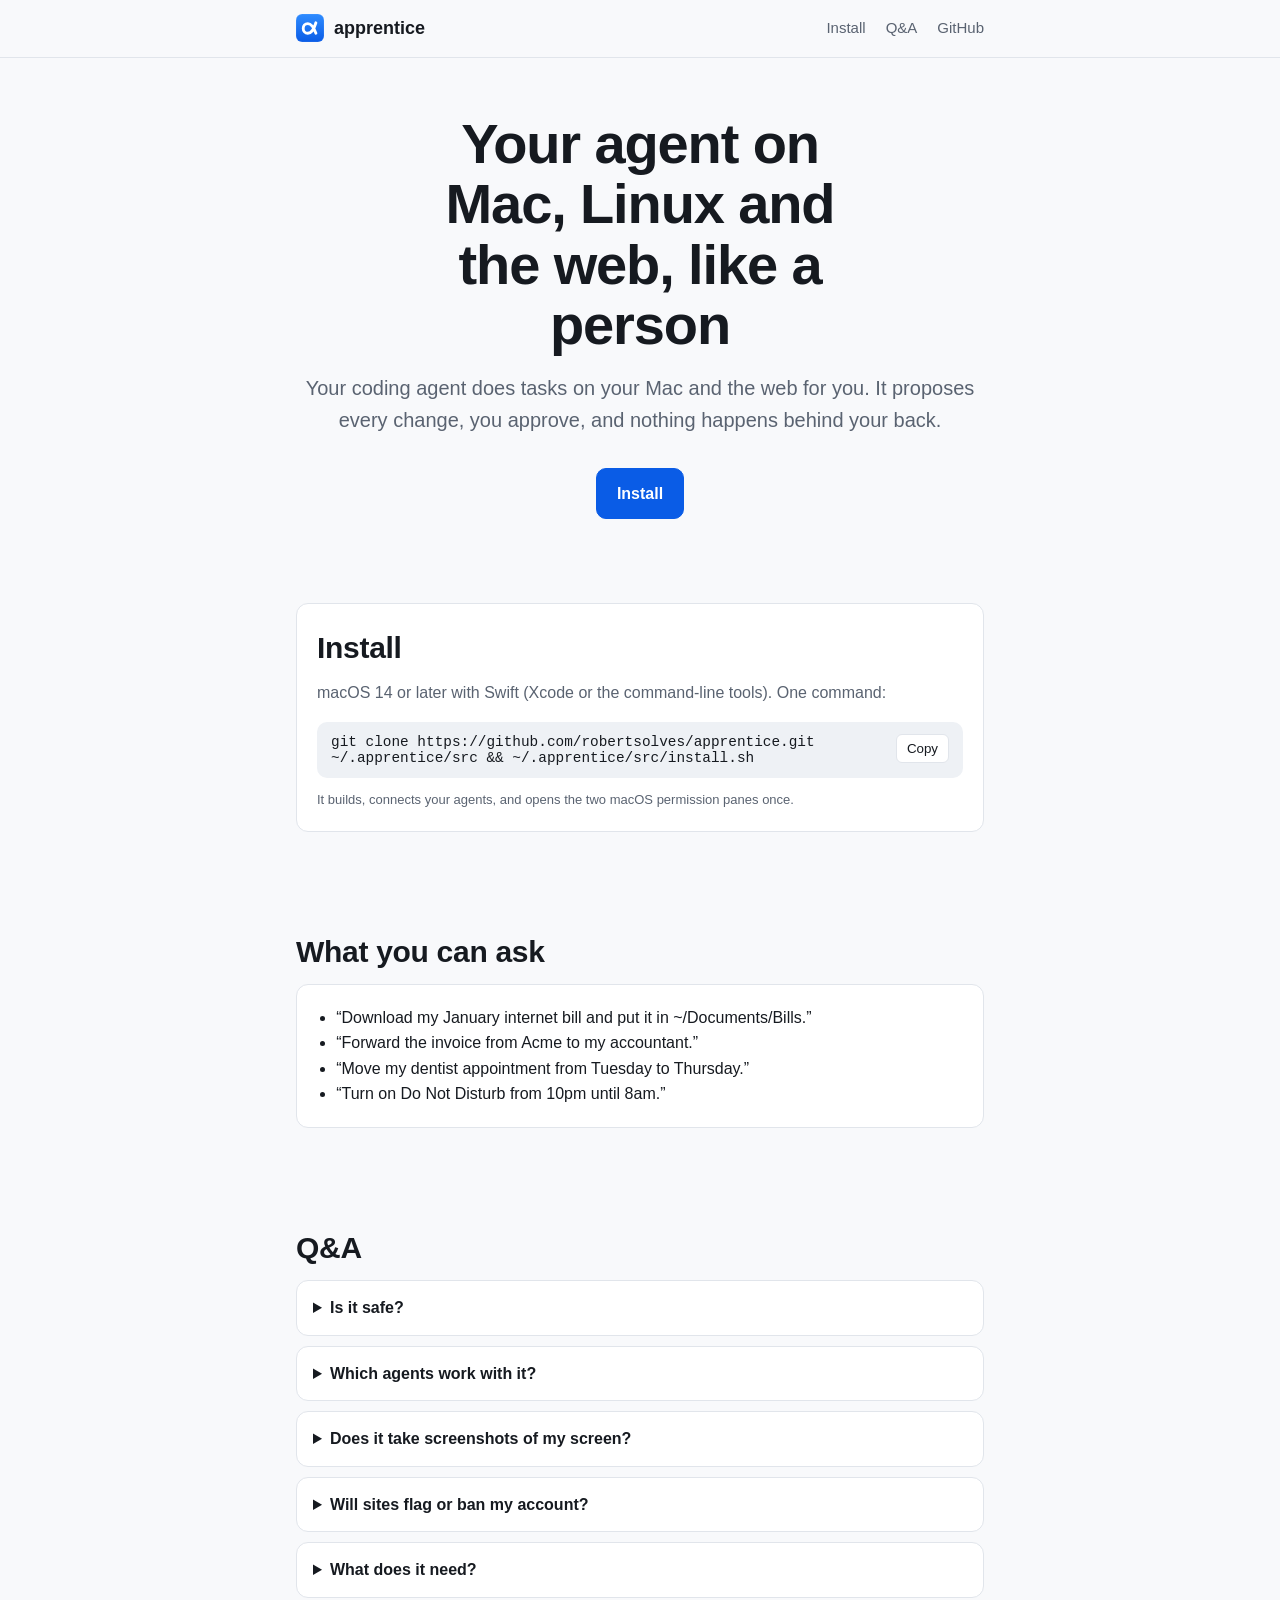
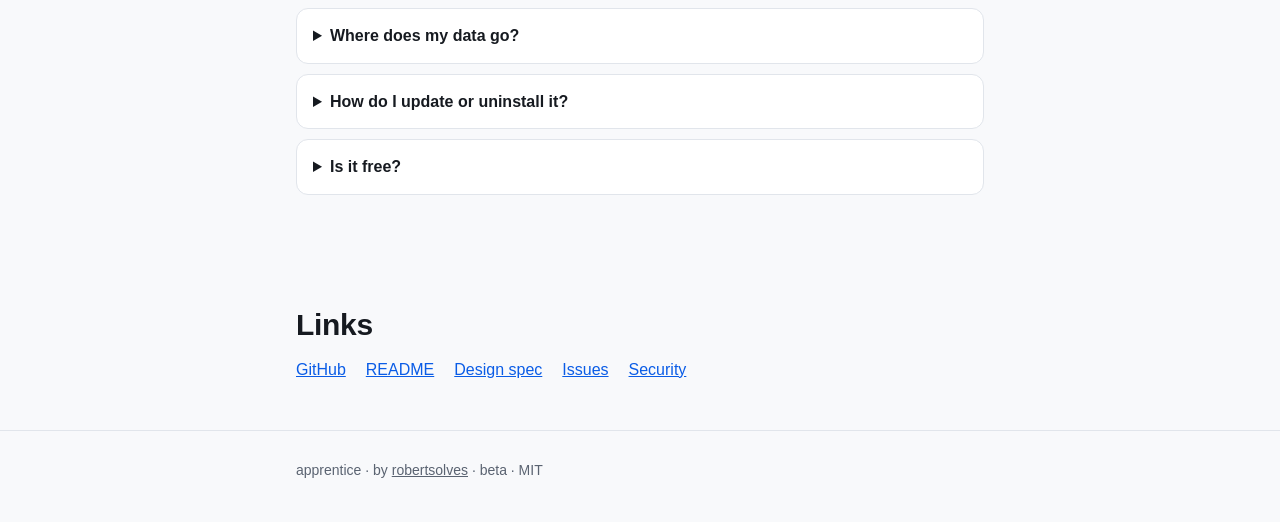
==== site/index.html @ b4513c06 "Bot-detection audit fixes: a person's input and a person's day Input: the hand (speed, bend side, ke" ====
<!doctype html>
<html lang="en">
<head>
  <meta charset="utf-8">
  <meta name="viewport" content="width=device-width, initial-scale=1">
  <title>apprentice — your agent on Mac, Linux and the web, like a person</title>
  <meta name="description" content="Open-source computer use for AI coding agents. It reads Mac, Linux and web apps as text and uses the real cursor and keys at human pace, with your approval.">
  <link rel="canonical" href="https://robertsolves.github.io/apprentice/">
  <meta name="theme-color" content="#0a5ce6">
  <link rel="icon" type="image/svg+xml" href="assets/icon.svg">
  <link rel="apple-touch-icon" href="assets/icon.png">

  <meta property="og:type" content="website">
  <meta property="og:site_name" content="apprentice">
  <meta property="og:locale" content="en_US">
  <meta property="og:title" content="apprentice — your agent on Mac, Linux and the web, like a person">
  <meta property="og:description" content="Your agent uses macOS, Linux and the web like a normal person, not a bot: real cursor, real keys, human pace, and your approval.">
  <meta property="og:url" content="https://robertsolves.github.io/apprentice/">
  <meta property="og:image" content="https://robertsolves.github.io/apprentice/assets/og.png">
  <meta property="og:image:width" content="1200">
  <meta property="og:image:height" content="630">
  <meta property="og:image:alt" content="apprentice: your agent on Mac, Linux and the web, like a person">
  <meta name="twitter:card" content="summary_large_image">
  <meta name="twitter:title" content="apprentice — your agent on Mac, Linux and the web, like a person">
  <meta name="twitter:description" content="Your agent uses macOS, Linux and the web like a normal person, not a bot: real cursor, real keys, human pace, and your approval.">
  <meta name="twitter:image" content="https://robertsolves.github.io/apprentice/assets/og.png">
  <meta name="twitter:image:alt" content="apprentice: your agent on Mac, Linux and the web, like a person">

  <script type="application/ld+json">
{
  "@context": "https://schema.org",
  "@type": "FAQPage",
  "mainEntity": [
    {
      "@type": "Question",
      "name": "Is it safe?",
      "acceptedAnswer": {
        "@type": "Answer",
        "text": "Every change is proposed first and nothing happens until it is approved. Risky steps you didn't ask for (sending, deleting, spending) come to you in a small window, or to the chat or your phone when you're away. Passwords, payments and CAPTCHAs only you can approve. Touching the mouse or keyboard stops it, and ctrl+opt+cmd+. is a kill switch."
      }
    },
    {
      "@type": "Question",
      "name": "Which agents work with it?",
      "acceptedAnswer": {
        "@type": "Answer",
        "text": "Any coding agent that can run shell commands or call MCP tools: Claude Code, Codex, Gemini CLI, opencode, Kilo, Cursor, Freebuff and others. The installer connects the ones it finds. It can also run its own loop against a hosted OpenAI-compatible API."
      }
    },
    {
      "@type": "Question",
      "name": "Does it take screenshots of my screen?",
      "acceptedAnswer": {
        "@type": "Answer",
        "text": "Not by default. It reads the window as a numbered text list through macOS accessibility, so a step costs tens of tokens instead of an image. Screenshots are used only when a page hides its contents from accessibility."
      }
    },
    {
      "@type": "Question",
      "name": "Will sites flag or ban my account?",
      "acceptedAnswer": {
        "@type": "Answer",
        "text": "It acts at a pace one person could keep by hand, with per-site budgets, cooldowns after a rate limit, and a stop on any challenge. Bulk outreach, mass following, scraping and several accounts on one site are out of scope by design. Some sites forbid automation in their terms, so use it at your own risk."
      }
    },
    {
      "@type": "Question",
      "name": "What does it need?",
      "acceptedAnswer": {
        "@type": "Answer",
        "text": "macOS 14 or later and Swift (Xcode or the command-line tools: xcode-select --install). You grant Accessibility and Screen Recording once; the installer opens both panes for you. Linux apps and browser sessions can run in a small Debian VM under Tart."
      }
    },
    {
      "@type": "Question",
      "name": "Where does my data go?",
      "acceptedAnswer": {
        "@type": "Answer",
        "text": "It stays on your Mac, in ~/.apprentice, readable only by you. Logs never contain what you type, and password managers, banking and health apps are never logged."
      }
    },
    {
      "@type": "Question",
      "name": "How do I update or uninstall it?",
      "acceptedAnswer": {
        "@type": "Answer",
        "text": "It updates itself from GitHub between tasks. apprentice uninstall --yes removes everything it installed; add --all to remove its source folder too."
      }
    },
    {
      "@type": "Question",
      "name": "Is it free?",
      "acceptedAnswer": {
        "@type": "Answer",
        "text": "Yes. It's open source under the MIT licence."
      }
    }
  ]
}
  </script>

  <style>
    :root {
      --accent: #0a5ce6;
      --accent-ink: #ffffff;
      --bg: #f8f9fb;
      --surface: #ffffff;
      --text: #161a20;
      --muted: #5a6371;
      --border: #e1e5eb;
      --code-bg: #eef1f5;
      --shadow: 0 1px 2px rgb(0 0 0 / .04), 0 8px 24px rgb(0 0 0 / .06);
    }
    @media (prefers-color-scheme: dark) {
      :root:not([data-theme="light"]) {
        --accent: #5aa2ff;
        --accent-ink: #06122a;
        --bg: #0f1218;
        --surface: #171b23;
        --text: #eef2f8;
        --muted: #9aa6b8;
        --border: #262c37;
        --code-bg: #1f2530;
        --shadow: 0 1px 2px rgb(0 0 0 / .3), 0 8px 24px rgb(0 0 0 / .35);
      }
    }
    :root[data-theme="dark"] {
      --accent: #5aa2ff;
      --accent-ink: #06122a;
      --bg: #0f1218;
      --surface: #171b23;
      --text: #eef2f8;
      --muted: #9aa6b8;
      --border: #262c37;
      --code-bg: #1f2530;
      --shadow: 0 1px 2px rgb(0 0 0 / .3), 0 8px 24px rgb(0 0 0 / .35);
    }

    * { box-sizing: border-box; }
    html { -webkit-text-size-adjust: 100%; }
    body {
      margin: 0;
      background: var(--bg);
      color: var(--text);
      font: 16px/1.6 ui-sans-serif, -apple-system, BlinkMacSystemFont, "Segoe UI", Roboto, "Helvetica Neue", Arial, sans-serif;
    }
    a { color: var(--accent); }
    .wrap { max-width: 720px; margin: 0 auto; padding: 0 16px; }

    header.top {
      position: sticky; top: 0; z-index: 10;
      background: var(--bg); border-bottom: 1px solid var(--border);
    }
    header.top .wrap { display: flex; align-items: center; justify-content: space-between; padding: 14px 16px; }
    :target { scroll-margin-top: 72px; }
    .brand { display: flex; align-items: center; gap: 10px; font-weight: 700; font-size: 18px; color: var(--text); text-decoration: none; }
    .brand img { width: 28px; height: 28px; }
    nav.links { display: flex; gap: 20px; font-size: 15px; }
    nav.links a { color: var(--muted); text-decoration: none; }
    nav.links a:hover { color: var(--text); }

    .hero { text-align: center; padding: 56px 0 24px; }
    h1 { font-size: clamp(34px, 6vw, 56px); line-height: 1.08; letter-spacing: -0.02em; margin: 0 auto 16px; max-width: 15ch; }
    .lede { font-size: clamp(17px, 2.2vw, 20px); color: var(--muted); max-width: 40em; margin: 0 auto; }
    .cta { display: flex; flex-wrap: wrap; gap: 12px; justify-content: center; margin: 32px 0 12px; }
    .btn {
      display: inline-flex; align-items: center; gap: 8px;
      padding: 12px 20px; border-radius: 10px; font-weight: 600; text-decoration: none;
      border: 1px solid var(--border); color: var(--text); background: var(--surface);
    }
    .btn:hover { border-color: var(--muted); }
    .btn.primary { background: var(--accent); color: var(--accent-ink); border-color: var(--accent); }
    .btn.primary:hover { filter: brightness(1.05); }
    .fine { font-size: 13px; color: var(--muted); }

    section { padding: 48px 0; }
    h2 { font-size: clamp(24px, 3vw, 30px); letter-spacing: -0.01em; margin: 0 0 8px; }
    .sub { color: var(--muted); margin: 0 0 24px; max-width: 42em; }

    .card {
      background: var(--surface); border: 1px solid var(--border); border-radius: 12px;
      padding: 20px;
    }

    code { background: var(--code-bg); padding: 0.1em 0.35em; border-radius: 4px; font: 0.9em ui-monospace, SFMono-Regular, Menlo, Consolas, monospace; }

    .cmd { display: flex; align-items: flex-start; gap: 8px; background: var(--code-bg); border-radius: 10px; padding: 12px 14px; margin: 16px 0 12px; }
    .cmd code { flex: 1; min-width: 0; background: none; padding: 0; white-space: pre-wrap; overflow-wrap: anywhere; }
    .copy { flex: none; font: 600 13px/1 inherit; font-family: inherit; padding: 6px 10px; border-radius: 6px; border: 1px solid var(--border); background: var(--surface); color: var(--text); cursor: pointer; }
    .examples { margin: 0; padding-left: 1.2em; }
    .faq details { border: 1px solid var(--border); border-radius: 12px; background: var(--surface); padding: 14px 16px; margin: 0 0 10px; }
    .faq summary { cursor: pointer; font-weight: 600; }
    .faq details p { margin: 10px 0 0; color: var(--muted); }
    .linklist { display: flex; flex-wrap: wrap; gap: 10px 20px; padding: 0; margin: 0; list-style: none; }

    footer { border-top: 1px solid var(--border); padding: 28px 0 40px; color: var(--muted); font-size: 14px; }
    footer a { color: var(--muted); }
  </style>
</head>
<body>
  <header class="top">
    <div class="wrap">
      <a class="brand" href="./"><img src="assets/icon.svg" alt="">apprentice</a>
      <nav class="links">
        <a href="#install">Install</a>
        <a href="#faq">Q&amp;A</a>
        <a href="https://github.com/robertsolves/apprentice">GitHub</a>
      </nav>
    </div>
  </header>

  <main class="wrap">
    <div class="hero">
      <h1>Your agent on Mac, Linux and the web, like a person</h1>
      <p class="lede">Your coding agent does tasks on your Mac and the web for you. It proposes every change, you approve, and nothing happens behind your back.</p>
      <div class="cta">
        <a class="btn primary" href="#install">Install</a>
      </div>
    </div>

    <section id="install">
      <div class="card">
        <h2>Install</h2>
        <p class="sub" style="margin-bottom:0">macOS 14 or later with Swift (Xcode or the command-line tools). One command:</p>
        <div class="cmd"><code id="cmd">git clone https://github.com/robertsolves/apprentice.git ~/.apprentice/src &amp;&amp; ~/.apprentice/src/install.sh</code><button class="copy" type="button" data-copy="cmd">Copy</button></div>
        <p class="fine" style="margin:0">It builds, connects your agents, and opens the two macOS permission panes once.</p>
      </div>
    </section>

    <section>
      <h2>What you can ask</h2>
      <div class="card">
        <ul class="examples">
          <li>“Download my January internet bill and put it in ~/Documents/Bills.”</li>
          <li>“Forward the invoice from Acme to my accountant.”</li>
          <li>“Move my dentist appointment from Tuesday to Thursday.”</li>
          <li>“Turn on Do Not Disturb from 10pm until 8am.”</li>
        </ul>
      </div>
    </section>

    <section id="faq" class="faq">
      <h2>Q&amp;A</h2>
          <details><summary>Is it safe?</summary><p>Every change is proposed first and nothing happens until it is approved. Risky steps you didn&#x27;t ask for (sending, deleting, spending) come to you in a small window, or to the chat or your phone when you&#x27;re away. Passwords, payments and CAPTCHAs only you can approve. Touching the mouse or keyboard stops it, and ctrl+opt+cmd+. is a kill switch.</p></details>
          <details><summary>Which agents work with it?</summary><p>Any coding agent that can run shell commands or call MCP tools: Claude Code, Codex, Gemini CLI, opencode, Kilo, Cursor, Freebuff and others. The installer connects the ones it finds. It can also run its own loop against a hosted OpenAI-compatible API.</p></details>
          <details><summary>Does it take screenshots of my screen?</summary><p>Not by default. It reads the window as a numbered text list through macOS accessibility, so a step costs tens of tokens instead of an image. Screenshots are used only when a page hides its contents from accessibility.</p></details>
          <details><summary>Will sites flag or ban my account?</summary><p>It acts at a pace one person could keep by hand, with per-site budgets, cooldowns after a rate limit, and a stop on any challenge. Bulk outreach, mass following, scraping and several accounts on one site are out of scope by design. Some sites forbid automation in their terms, so use it at your own risk.</p></details>
          <details><summary>What does it need?</summary><p>macOS 14 or later and Swift (Xcode or the command-line tools: xcode-select --install). You grant Accessibility and Screen Recording once; the installer opens both panes for you. Linux apps and browser sessions can run in a small Debian VM under Tart.</p></details>
          <details><summary>Where does my data go?</summary><p>It stays on your Mac, in ~/.apprentice, readable only by you. Logs never contain what you type, and password managers, banking and health apps are never logged.</p></details>
          <details><summary>How do I update or uninstall it?</summary><p>It updates itself from GitHub between tasks. apprentice uninstall --yes removes everything it installed; add --all to remove its source folder too.</p></details>
          <details><summary>Is it free?</summary><p>Yes. It&#x27;s open source under the MIT licence.</p></details>
    </section>

    <section id="links">
      <h2>Links</h2>
      <ul class="linklist">
        <li><a href="https://github.com/robertsolves/apprentice">GitHub</a></li>
        <li><a href="https://github.com/robertsolves/apprentice#readme">README</a></li>
        <li><a href="https://github.com/robertsolves/apprentice/blob/main/SPEC.md">Design spec</a></li>
        <li><a href="https://github.com/robertsolves/apprentice/issues">Issues</a></li>
        <li><a href="https://github.com/robertsolves/apprentice/blob/main/SECURITY.md">Security</a></li>
      </ul>
    </section>
  </main>

  <footer>
    <div class="wrap">
      <span>apprentice · by <a href="https://github.com/robertsolves">robertsolves</a> · beta · MIT</span>
    </div>
  </footer>

  <script>
    document.querySelectorAll(".copy").forEach(function (b) {
      b.addEventListener("click", function () {
        var text = document.getElementById(b.dataset.copy).textContent;
        navigator.clipboard.writeText(text).then(function () {
          b.textContent = "Copied";
          setTimeout(function () { b.textContent = "Copy"; }, 1500);
        });
      });
    });
  </script>
</body>
</html>
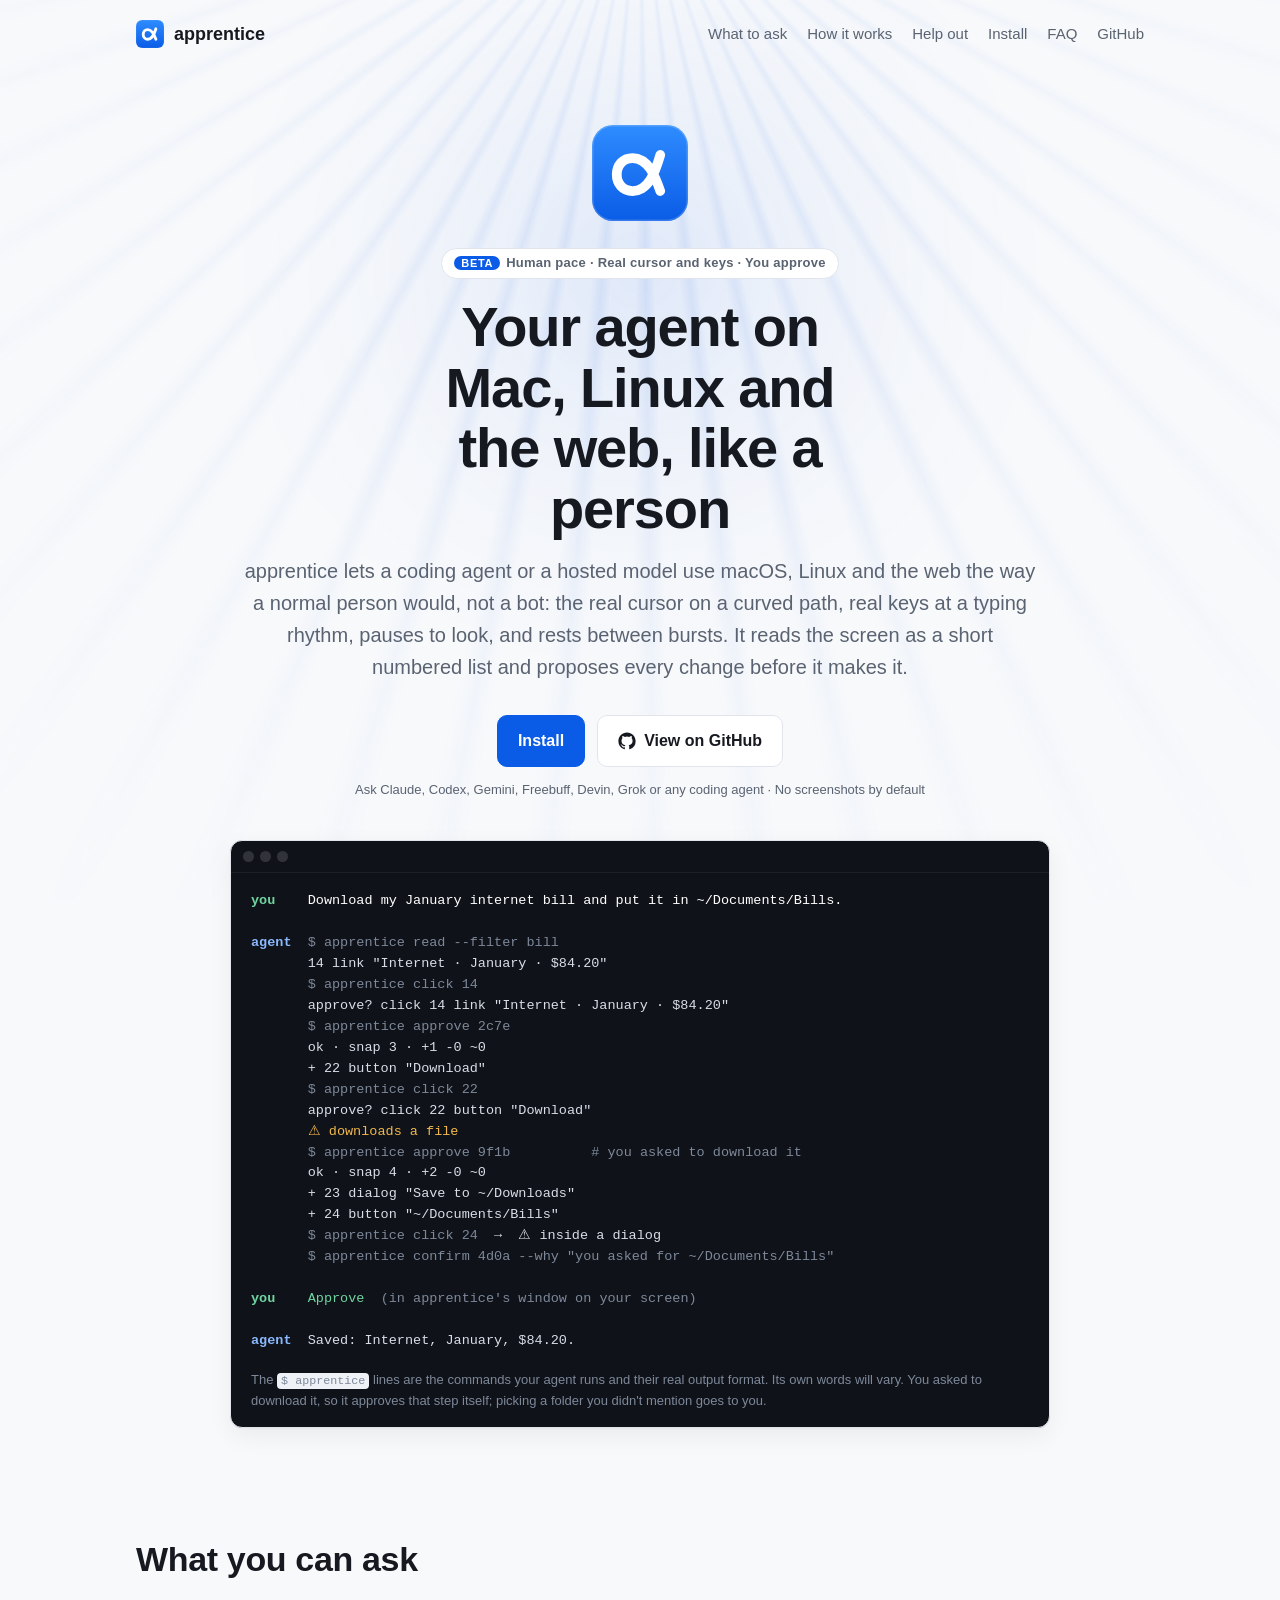
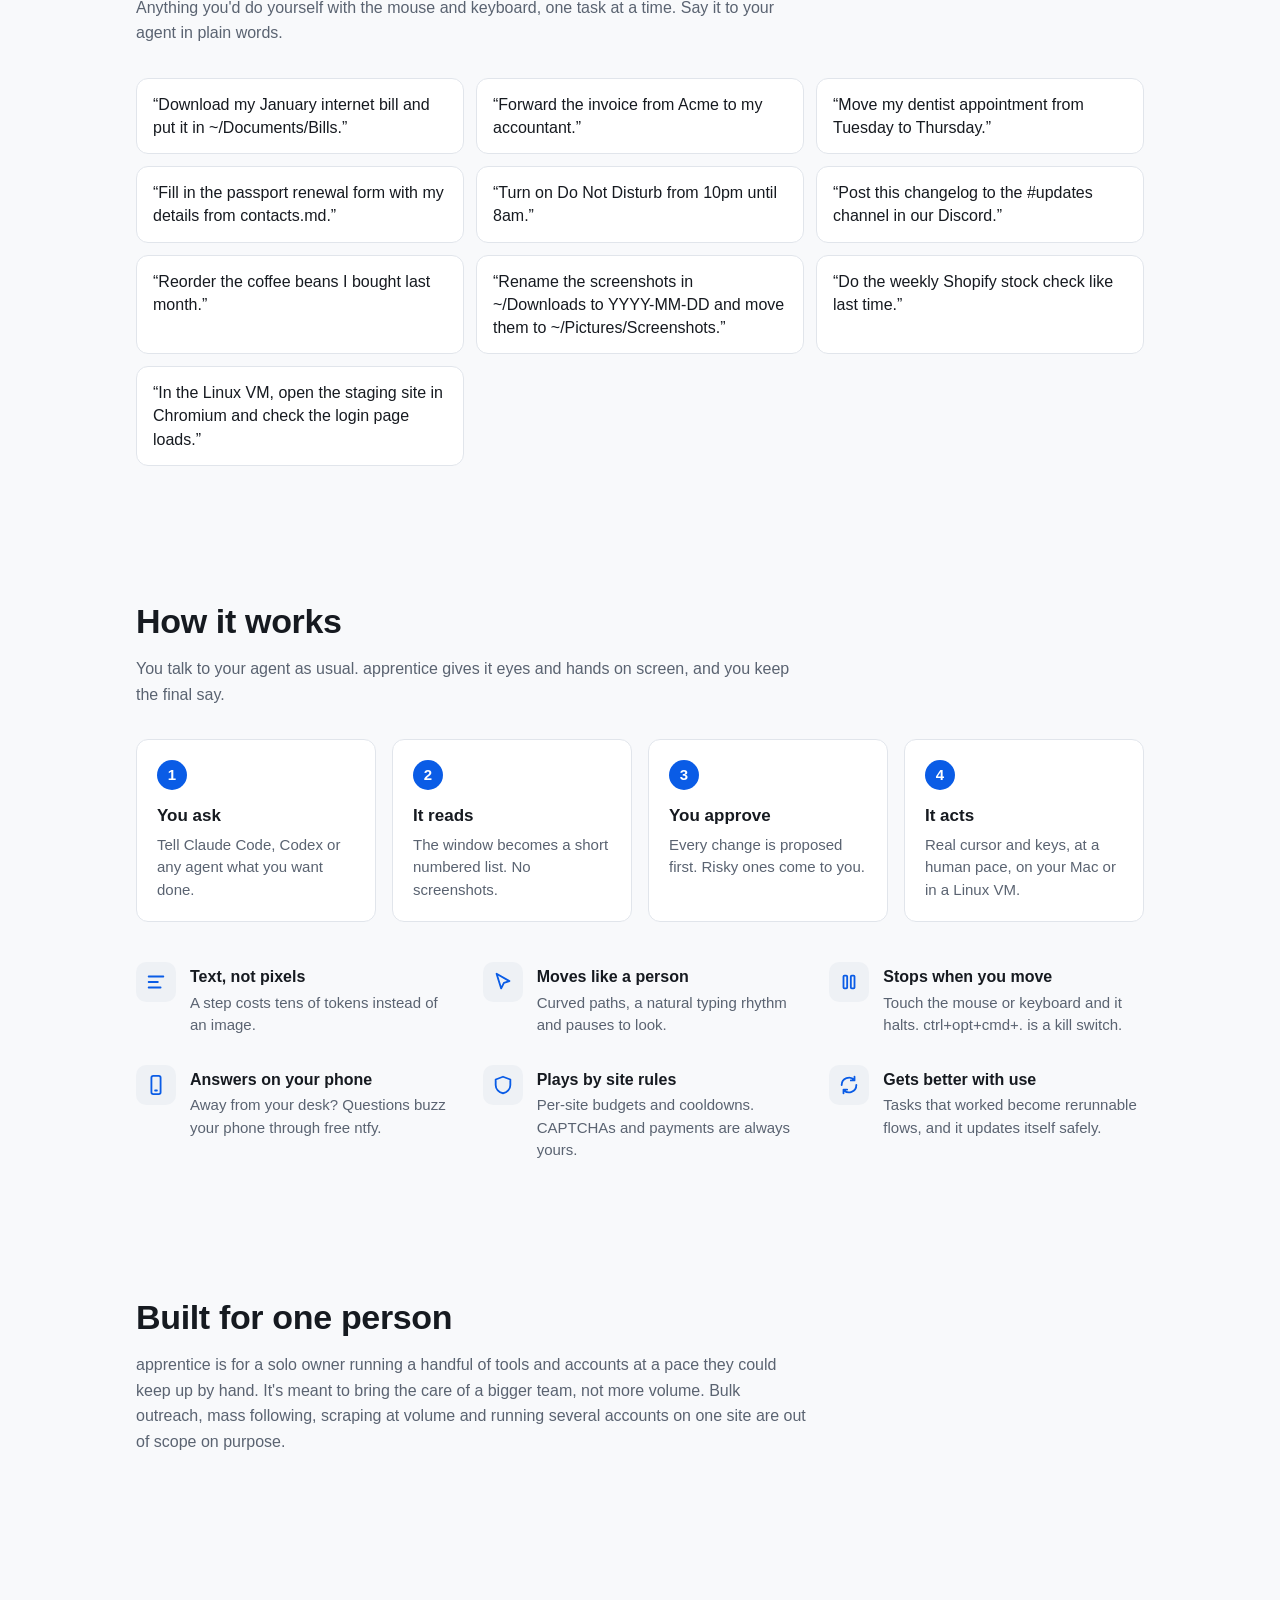
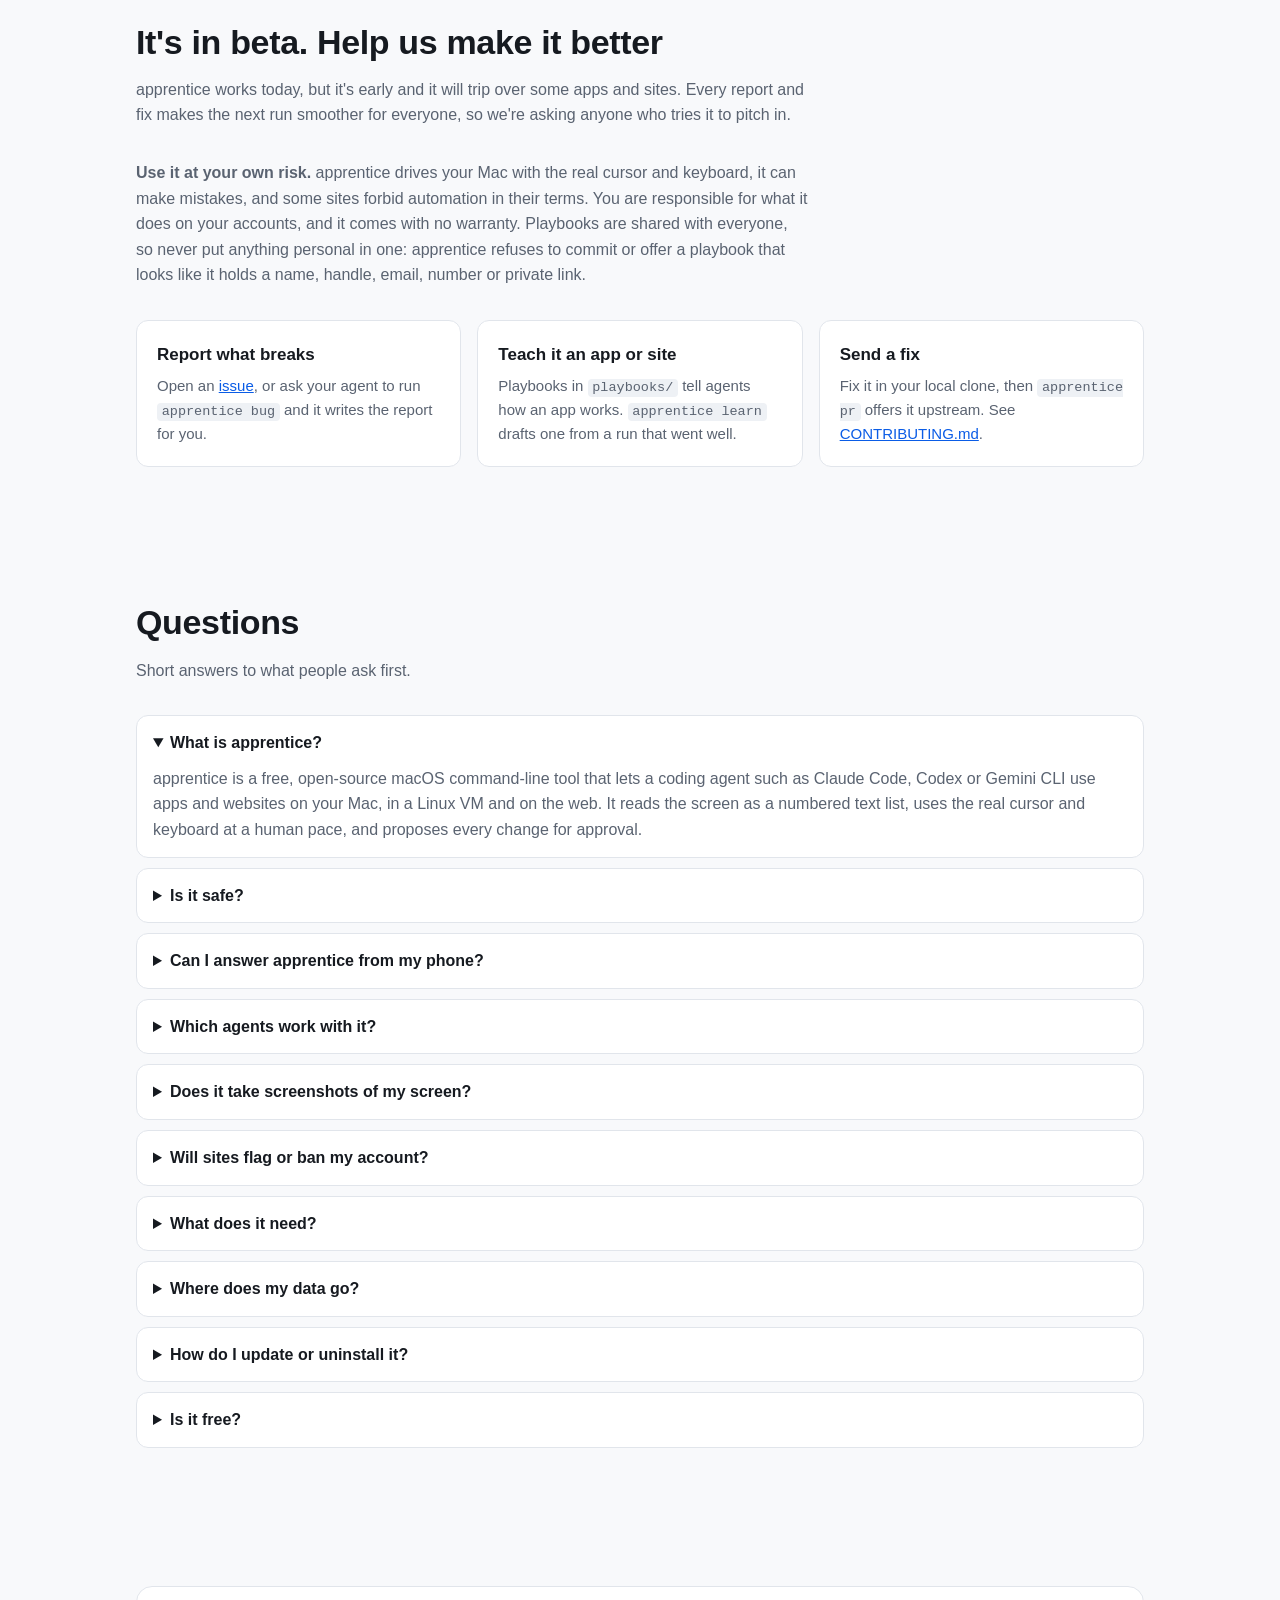
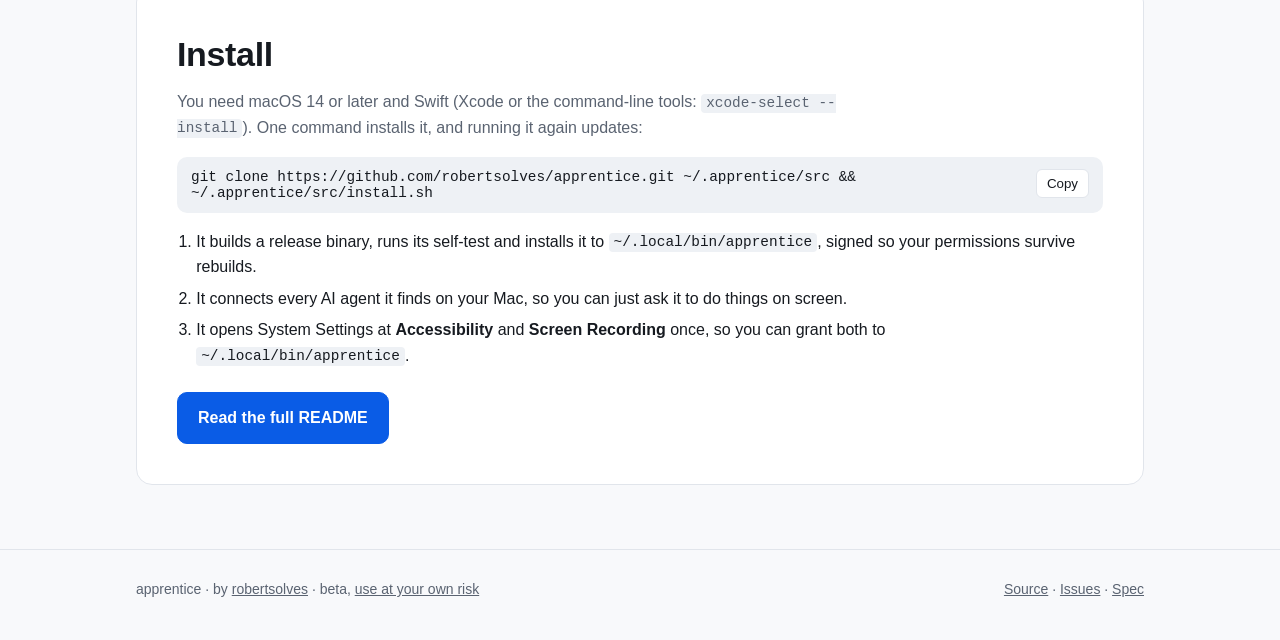
==== commit d1e8388c: "Site: bring back the light rays, View on GitHub button, terminal demo, what-to-ask, how-it-works ste" ====
--- a/site/index.html
+++ b/site/index.html
@@ -27,6 +27,23 @@
   <meta name="twitter:image:alt" content="apprentice: your agent on Mac, Linux and the web, like a person">
 
   <script type="application/ld+json">
+  {
+    "@context": "https://schema.org",
+    "@type": "SoftwareApplication",
+    "name": "apprentice",
+    "url": "https://robertsolves.github.io/apprentice/",
+    "description": "A macOS CLI and daemon that lets a coding agent or a hosted model use macOS, Linux and the web like a careful person: it reads the screen as a numbered text list through the accessibility tree, acts with the real cursor and keyboard at a human pace, and proposes every change for approval.",
+    "applicationCategory": "DeveloperApplication",
+    "operatingSystem": "macOS 14 or later",
+    "image": "https://robertsolves.github.io/apprentice/assets/og.png",
+    "license": "https://opensource.org/licenses/MIT",
+    "isAccessibleForFree": true,
+    "offers": { "@type": "Offer", "price": "0", "priceCurrency": "USD" },
+    "codeRepository": "https://github.com/robertsolves/apprentice",
+    "author": { "@type": "Person", "name": "Robert Mollentze", "url": "https://github.com/robertsolves" }
+  }
+  </script>
+  <script type="application/ld+json">
 {
   "@context": "https://schema.org",
   "@type": "FAQPage",
@@ -109,7 +126,14 @@
       --muted: #5a6371;
       --border: #e1e5eb;
       --code-bg: #eef1f5;
+      --term-bg: #0f1218;
+      --term-text: #d8dee8;
+      --term-dim: #7d8899;
+      --term-warn: #f2b84b;
+      --term-ok: #6fd3a0;
       --shadow: 0 1px 2px rgb(0 0 0 / .04), 0 8px 24px rgb(0 0 0 / .06);
+      --ray: rgb(10 92 230 / .09);
+      --glow: rgb(10 92 230 / .10);
     }
     @media (prefers-color-scheme: dark) {
       :root:not([data-theme="light"]) {
@@ -121,7 +145,10 @@
         --muted: #9aa6b8;
         --border: #262c37;
         --code-bg: #1f2530;
+        --term-bg: #0a0d12;
         --shadow: 0 1px 2px rgb(0 0 0 / .3), 0 8px 24px rgb(0 0 0 / .35);
+      --ray: rgb(90 162 255 / .11);
+      --glow: rgb(90 162 255 / .12);
       }
     }
     :root[data-theme="dark"] {
@@ -133,7 +160,10 @@
       --muted: #9aa6b8;
       --border: #262c37;
       --code-bg: #1f2530;
+      --term-bg: #0a0d12;
       --shadow: 0 1px 2px rgb(0 0 0 / .3), 0 8px 24px rgb(0 0 0 / .35);
+      --ray: rgb(90 162 255 / .11);
+      --glow: rgb(90 162 255 / .12);
     }
 
     * { box-sizing: border-box; }
@@ -145,22 +175,47 @@
       font: 16px/1.6 ui-sans-serif, -apple-system, BlinkMacSystemFont, "Segoe UI", Roboto, "Helvetica Neue", Arial, sans-serif;
     }
     a { color: var(--accent); }
-    .wrap { max-width: 720px; margin: 0 auto; padding: 0 16px; }
+
+    /* Light rays fanning from above the page; the bright part follows the cursor. */
+    .rays {
+      --mx: 50%; --my: 30%; --a: 0deg;
+      position: fixed; inset: 0; z-index: -1; pointer-events: none;
+      background:
+        radial-gradient(600px circle at var(--mx) var(--my), var(--glow), transparent 70%),
+        repeating-conic-gradient(from calc(var(--a) - 2deg) at 50% -15%,
+          transparent 0deg, var(--ray) 1.2deg, transparent 2.6deg, transparent 6deg);
+      -webkit-mask-image: radial-gradient(900px circle at var(--mx) var(--my), #000 0%, rgb(0 0 0 / .35) 45%, transparent 100%);
+              mask-image: radial-gradient(900px circle at var(--mx) var(--my), #000 0%, rgb(0 0 0 / .35) 45%, transparent 100%);
+    }
+    code, pre {
+      font: 0.9em ui-monospace, SFMono-Regular, Menlo, Consolas, monospace;
+    }
+    code {
+      background: var(--code-bg);
+      padding: 0.1em 0.35em;
+      border-radius: 4px;
+    }
+    .wrap { max-width: 1040px; margin: 0 auto; padding: 0 16px; }
 
     header.top {
-      position: sticky; top: 0; z-index: 10;
-      background: var(--bg); border-bottom: 1px solid var(--border);
-    }
-    header.top .wrap { display: flex; align-items: center; justify-content: space-between; padding: 14px 16px; }
-    :target { scroll-margin-top: 72px; }
+      display: flex; align-items: center; justify-content: space-between;
+      padding: 20px 0;
+    }
     .brand { display: flex; align-items: center; gap: 10px; font-weight: 700; font-size: 18px; color: var(--text); text-decoration: none; }
     .brand img { width: 28px; height: 28px; }
     nav.links { display: flex; gap: 20px; font-size: 15px; }
     nav.links a { color: var(--muted); text-decoration: none; }
     nav.links a:hover { color: var(--text); }
 
-    .hero { text-align: center; padding: 56px 0 24px; }
-    h1 { font-size: clamp(34px, 6vw, 56px); line-height: 1.08; letter-spacing: -0.02em; margin: 0 auto 16px; max-width: 15ch; }
+    .hero { text-align: center; padding: 56px 0 40px; }
+    .hero img.logo { width: 96px; height: 96px; }
+    .pill {
+      display: inline-block; margin: 20px 0 0;
+      font-size: 13px; font-weight: 600; letter-spacing: .02em;
+      color: var(--muted); border: 1px solid var(--border); border-radius: 999px;
+      padding: 4px 12px; background: var(--surface);
+    }
+    h1 { font-size: clamp(34px, 6vw, 56px); line-height: 1.08; letter-spacing: -0.02em; margin: 18px auto 16px; max-width: 15ch; }
     .lede { font-size: clamp(17px, 2.2vw, 20px); color: var(--muted); max-width: 40em; margin: 0 auto; }
     .cta { display: flex; flex-wrap: wrap; gap: 12px; justify-content: center; margin: 32px 0 12px; }
     .btn {
@@ -171,105 +226,295 @@
     .btn:hover { border-color: var(--muted); }
     .btn.primary { background: var(--accent); color: var(--accent-ink); border-color: var(--accent); }
     .btn.primary:hover { filter: brightness(1.05); }
+    .btn svg { width: 18px; height: 18px; fill: currentColor; }
     .fine { font-size: 13px; color: var(--muted); }
-
-    section { padding: 48px 0; }
-    h2 { font-size: clamp(24px, 3vw, 30px); letter-spacing: -0.01em; margin: 0 0 8px; }
-    .sub { color: var(--muted); margin: 0 0 24px; max-width: 42em; }
-
+    .pill .beta {
+      color: var(--accent-ink); background: var(--accent); border-radius: 999px;
+      padding: 1px 7px; margin-right: 6px; font-size: 11px; letter-spacing: .06em; text-transform: uppercase;
+    }
+
+    .term {
+      margin: 40px auto 0; max-width: 820px; text-align: left;
+      border-radius: 12px; overflow: hidden;
+      background: var(--term-bg); color: var(--term-text);
+      box-shadow: var(--shadow); border: 1px solid var(--border);
+    }
+    .term .bar { display: flex; gap: 6px; padding: 10px 12px; border-bottom: 1px solid rgb(255 255 255 / .06); }
+    .term .bar i { width: 11px; height: 11px; border-radius: 50%; background: rgb(255 255 255 / .14); }
+    .term pre { margin: 0; padding: 18px 20px; overflow-x: auto; font-size: 13.5px; line-height: 1.55; }
+    .term .p { color: var(--term-dim); }
+    .term .c { color: #ffffff; }
+    .term .d { color: var(--term-dim); }
+    .term .w { color: var(--term-warn); }
+    .term .k { color: var(--term-ok); }
+    .term .u { color: var(--term-ok); font-weight: 600; }
+    .term .a { color: #8ab8ff; font-weight: 600; }
+    .term figcaption { padding: 0 20px 16px; font-size: 13px; color: var(--term-dim); font-family: inherit; }
+
+    section { padding: 64px 0; }
+    h2 { font-size: clamp(26px, 3.5vw, 34px); letter-spacing: -0.01em; margin: 0 0 8px; }
+    .sub { color: var(--muted); margin: 0 0 32px; max-width: 42em; }
+
+    .grid { display: grid; grid-template-columns: repeat(auto-fill, minmax(280px, 1fr)); gap: 16px; }
     .card {
       background: var(--surface); border: 1px solid var(--border); border-radius: 12px;
       padding: 20px;
     }
-
-    code { background: var(--code-bg); padding: 0.1em 0.35em; border-radius: 4px; font: 0.9em ui-monospace, SFMono-Regular, Menlo, Consolas, monospace; }
+    .card h3 { margin: 0 0 6px; font-size: 17px; }
+    .card p { margin: 0; color: var(--muted); font-size: 15px; }
+
+    .steps { list-style: none; padding: 0; margin: 0 0 40px; display: grid; grid-template-columns: repeat(auto-fit, minmax(210px, 1fr)); gap: 16px; counter-reset: step; }
+    .steps li { counter-increment: step; padding: 20px; border: 1px solid var(--border); border-radius: 12px; background: var(--surface); }
+    .steps li::before {
+      content: counter(step); display: grid; place-items: center; width: 30px; height: 30px; margin-bottom: 12px;
+      border-radius: 50%; background: var(--accent); color: var(--accent-ink); font-weight: 700; font-size: 15px;
+    }
+    .steps h3 { margin: 0 0 4px; font-size: 17px; }
+    .steps p { margin: 0; color: var(--muted); font-size: 15px; line-height: 1.5; }
+    .feats { display: grid; grid-template-columns: repeat(auto-fit, minmax(280px, 1fr)); gap: 28px 32px; }
+    .feat { display: flex; gap: 14px; align-items: flex-start; }
+    .feat svg {
+      flex: none; width: 40px; height: 40px; padding: 9px; border-radius: 10px;
+      background: var(--code-bg); stroke: var(--accent); fill: none; stroke-width: 2; stroke-linecap: round; stroke-linejoin: round;
+    }
+    .feat h3 { margin: 2px 0 2px; font-size: 16px; }
+    .feat p { margin: 0; color: var(--muted); font-size: 15px; line-height: 1.5; }
+    .asks { display: grid; grid-template-columns: repeat(auto-fill, minmax(280px, 1fr)); gap: 12px; }
+    .asks .ask { border: 1px solid var(--border); border-radius: 12px; padding: 14px 16px; background: var(--surface); line-height: 1.45; }
+    .faq details { border: 1px solid var(--border); border-radius: 12px; background: var(--surface); padding: 14px 16px; margin: 0 0 10px; }
+    .faq summary { cursor: pointer; font-weight: 600; }
+    .faq details p { margin: 10px 0 0; color: var(--muted); }
+    .tags { display: flex; flex-wrap: wrap; gap: 10px; }
+    .tags span {
+      border: 1px solid var(--border); background: var(--surface); border-radius: 8px;
+      padding: 8px 14px; font-size: 15px;
+    }
+
+    .panel {
+      background: var(--surface); border: 1px solid var(--border); border-radius: 16px;
+      padding: clamp(24px, 4vw, 40px);
+    }
+    .panel ol, .panel ul { padding-left: 1.2em; margin: 16px 0 24px; }
+    .panel li { margin: 6px 0; }
+    .panel pre {
+      background: var(--code-bg); border-radius: 10px; padding: 14px 16px;
+      overflow-x: auto; margin: 16px 0;
+    }
 
     .cmd { display: flex; align-items: flex-start; gap: 8px; background: var(--code-bg); border-radius: 10px; padding: 12px 14px; margin: 16px 0 12px; }
     .cmd code { flex: 1; min-width: 0; background: none; padding: 0; white-space: pre-wrap; overflow-wrap: anywhere; }
     .copy { flex: none; font: 600 13px/1 inherit; font-family: inherit; padding: 6px 10px; border-radius: 6px; border: 1px solid var(--border); background: var(--surface); color: var(--text); cursor: pointer; }
-    .examples { margin: 0; padding-left: 1.2em; }
-    .faq details { border: 1px solid var(--border); border-radius: 12px; background: var(--surface); padding: 14px 16px; margin: 0 0 10px; }
-    .faq summary { cursor: pointer; font-weight: 600; }
-    .faq details p { margin: 10px 0 0; color: var(--muted); }
-    .linklist { display: flex; flex-wrap: wrap; gap: 10px 20px; padding: 0; margin: 0; list-style: none; }
 
     footer { border-top: 1px solid var(--border); padding: 28px 0 40px; color: var(--muted); font-size: 14px; }
+    footer .wrap { display: flex; flex-wrap: wrap; gap: 12px 24px; justify-content: space-between; }
     footer a { color: var(--muted); }
+
+    @media (max-width: 560px) {
+      nav.links a.hide-sm { display: none; }
+      .btn { width: 100%; justify-content: center; }
+      .term pre { font-size: 12px; white-space: pre-wrap; }
+    }
   </style>
 </head>
 <body>
-  <header class="top">
-    <div class="wrap">
+  <div class="rays" aria-hidden="true"></div>
+  <div class="wrap">
+    <header class="top">
       <a class="brand" href="./"><img src="assets/icon.svg" alt="">apprentice</a>
       <nav class="links">
-        <a href="#install">Install</a>
-        <a href="#faq">Q&amp;A</a>
+        <a href="#ask" class="hide-sm">What to ask</a>
+        <a href="#how" class="hide-sm">How it works</a>
+        <a href="#help" class="hide-sm">Help out</a>
+        <a href="#install" class="hide-sm">Install</a>
+        <a href="#faq" class="hide-sm">FAQ</a>
         <a href="https://github.com/robertsolves/apprentice">GitHub</a>
       </nav>
-    </div>
-  </header>
-
-  <main class="wrap">
+    </header>
+
     <div class="hero">
+      <img class="logo" src="assets/icon.svg" alt="apprentice icon">
+      <div><span class="pill"><span class="beta">Beta</span>Human pace · Real cursor and keys · You approve</span></div>
       <h1>Your agent on Mac, Linux and the web, like a person</h1>
-      <p class="lede">Your coding agent does tasks on your Mac and the web for you. It proposes every change, you approve, and nothing happens behind your back.</p>
+      <p class="lede">
+        apprentice lets a coding agent or a hosted model use macOS, Linux and the web the way a normal person
+        would, not a bot: the real cursor on a curved path, real keys at a typing rhythm,
+        pauses to look, and rests between bursts. It reads the screen as a short numbered list and proposes
+        every change before it makes it.
+      </p>
       <div class="cta">
         <a class="btn primary" href="#install">Install</a>
+        <a class="btn" href="https://github.com/robertsolves/apprentice">
+          <svg viewBox="0 0 24 24" aria-hidden="true"><path d="M12 .5C5.65.5.5 5.65.5 12a11.5 11.5 0 0 0 7.86 10.92c.58.1.79-.25.79-.56v-2c-3.2.7-3.87-1.37-3.87-1.37-.52-1.33-1.28-1.69-1.28-1.69-1.05-.71.08-.7.08-.7 1.16.08 1.77 1.19 1.77 1.19 1.03 1.77 2.7 1.26 3.36.96.1-.75.4-1.26.73-1.55-2.55-.29-5.24-1.28-5.24-5.69 0-1.26.45-2.29 1.19-3.09-.12-.29-.52-1.46.11-3.05 0 0 .97-.31 3.17 1.18a11 11 0 0 1 5.77 0c2.2-1.49 3.17-1.18 3.17-1.18.63 1.59.23 2.76.11 3.05.74.8 1.19 1.83 1.19 3.09 0 4.42-2.69 5.39-5.26 5.68.41.36.78 1.06.78 2.14v3.17c0 .31.21.67.8.56A11.5 11.5 0 0 0 23.5 12C23.5 5.65 18.35.5 12 .5z"/></svg>
+          View on GitHub
+        </a>
       </div>
-    </div>
-
-    <section id="install">
-      <div class="card">
+      <p class="fine">Ask Claude, Codex, Gemini, Freebuff, Devin, Grok or any coding agent · No screenshots by default</p>
+
+      <figure class="term" aria-label="Example: asking your agent to do something on screen">
+        <div class="bar"><i></i><i></i><i></i></div>
+<pre><span class="u">you</span>    <span class="c">Download my January internet bill and put it in ~/Documents/Bills.</span>
+
+<span class="a">agent</span>  <span class="d">$ apprentice read --filter bill</span>
+       14 link "Internet · January · $84.20"
+       <span class="d">$ apprentice click 14</span>
+       approve? click 14 link "Internet · January · $84.20"
+       <span class="d">$ apprentice approve 2c7e</span>
+       ok · snap 3 · +1 -0 ~0
+       + 22 button "Download"
+       <span class="d">$ apprentice click 22</span>
+       approve? click 22 button "Download"
+       <span class="w">⚠ downloads a file</span>
+       <span class="d">$ apprentice approve 9f1b</span>          <span class="d"># you asked to download it</span>
+       ok · snap 4 · +2 -0 ~0
+       + 23 dialog "Save to ~/Downloads"
+       + 24 button "~/Documents/Bills"
+       <span class="d">$ apprentice click 24</span>  →  ⚠ inside a dialog
+       <span class="d">$ apprentice confirm 4d0a --why "you asked for ~/Documents/Bills"</span>
+
+<span class="u">you</span>    <span class="k">Approve</span>  <span class="d">(in apprentice's window on your screen)</span>
+
+<span class="a">agent</span>  Saved: Internet, January, $84.20.</pre>
+        <figcaption>The <code>$ apprentice</code> lines are the commands your agent runs and their real output format. Its own words will vary. You asked to download it, so it approves that step itself; picking a folder you didn't mention goes to you.</figcaption>
+      </figure>
+    </div>
+  </div>
+
+  <section id="ask">
+    <div class="wrap">
+      <h2>What you can ask</h2>
+      <p class="sub">Anything you'd do yourself with the mouse and keyboard, one task at a time. Say it to your agent in plain words.</p>
+      <div class="asks">
+        <div class="ask">“Download my January internet bill and put it in ~/Documents/Bills.”</div>
+        <div class="ask">“Forward the invoice from Acme to my accountant.”</div>
+        <div class="ask">“Move my dentist appointment from Tuesday to Thursday.”</div>
+        <div class="ask">“Fill in the passport renewal form with my details from contacts.md.”</div>
+        <div class="ask">“Turn on Do Not Disturb from 10pm until 8am.”</div>
+        <div class="ask">“Post this changelog to the #updates channel in our Discord.”</div>
+        <div class="ask">“Reorder the coffee beans I bought last month.”</div>
+        <div class="ask">“Rename the screenshots in ~/Downloads to YYYY-MM-DD and move them to ~/Pictures/Screenshots.”</div>
+        <div class="ask">“Do the weekly Shopify stock check like last time.”</div>
+        <div class="ask">“In the Linux VM, open the staging site in Chromium and check the login page loads.”</div>
+      </div>
+    </div>
+  </section>
+
+  <section id="how">
+    <div class="wrap">
+      <h2>How it works</h2>
+      <p class="sub">You talk to your agent as usual. apprentice gives it eyes and hands on screen, and you keep the final say.</p>
+      <ol class="steps">
+        <li><h3>You ask</h3><p>Tell Claude Code, Codex or any agent what you want done.</p></li>
+        <li><h3>It reads</h3><p>The window becomes a short numbered list. No screenshots.</p></li>
+        <li><h3>You approve</h3><p>Every change is proposed first. Risky ones come to you.</p></li>
+        <li><h3>It acts</h3><p>Real cursor and keys, at a human pace, on your Mac or in a Linux VM.</p></li>
+      </ol>
+      <div class="feats">
+        <div class="feat"><svg viewBox="0 0 24 24" aria-hidden="true"><path d="M4 6h16M4 12h10M4 18h13"/></svg><div><h3>Text, not pixels</h3><p>A step costs tens of tokens instead of an image.</p></div></div>
+        <div class="feat"><svg viewBox="0 0 24 24" aria-hidden="true"><path d="M5 3l14 8-6 2-3 6z"/></svg><div><h3>Moves like a person</h3><p>Curved paths, a natural typing rhythm and pauses to look.</p></div></div>
+        <div class="feat"><svg viewBox="0 0 24 24" aria-hidden="true"><rect x="6" y="5" width="4" height="14" rx="1"/><rect x="14" y="5" width="4" height="14" rx="1"/></svg><div><h3>Stops when you move</h3><p>Touch the mouse or keyboard and it halts. ctrl+opt+cmd+. is a kill switch.</p></div></div>
+        <div class="feat"><svg viewBox="0 0 24 24" aria-hidden="true"><rect x="7" y="2" width="10" height="20" rx="2"/><path d="M11 18h2"/></svg><div><h3>Answers on your phone</h3><p>Away from your desk? Questions buzz your phone through free ntfy.</p></div></div>
+        <div class="feat"><svg viewBox="0 0 24 24" aria-hidden="true"><path d="M12 3l8 3v6c0 4.5-3.4 8.3-8 9-4.6-.7-8-4.5-8-9V6z"/></svg><div><h3>Plays by site rules</h3><p>Per-site budgets and cooldowns. CAPTCHAs and payments are always yours.</p></div></div>
+        <div class="feat"><svg viewBox="0 0 24 24" aria-hidden="true"><path d="M4 12a8 8 0 0 1 14-5.3M20 12a8 8 0 0 1-14 5.3M18 3v4h-4M6 21v-4h4"/></svg><div><h3>Gets better with use</h3><p>Tasks that worked become rerunnable flows, and it updates itself safely.</p></div></div>
+      </div>
+    </div>
+  </section>
+
+  <section>
+    <div class="wrap">
+      <h2>Built for one person</h2>
+      <p class="sub">
+        apprentice is for a solo owner running a handful of tools and accounts at a pace they could keep up by hand.
+        It's meant to bring the care of a bigger team, not more volume. Bulk outreach, mass following,
+        scraping at volume and running several accounts on one site are out of scope on purpose.
+      </p>
+    </div>
+  </section>
+
+  <section id="help">
+    <div class="wrap">
+      <h2>It's in beta. Help us make it better</h2>
+      <p class="sub">
+        apprentice works today, but it's early and it will trip over some apps and sites. Every report and fix
+        makes the next run smoother for everyone, so we're asking anyone who tries it to pitch in.
+      </p>
+      <p class="sub" id="risk">
+        <strong>Use it at your own risk.</strong> apprentice drives your Mac with the real cursor and keyboard, it can
+        make mistakes, and some sites forbid automation in their terms. You are responsible for what it does on your
+        accounts, and it comes with no warranty. Playbooks are shared with everyone, so never put anything personal
+        in one: apprentice refuses to commit or offer a playbook that looks like it holds a name, handle, email,
+        number or private link.
+      </p>
+      <div class="grid">
+        <div class="card"><h3>Report what breaks</h3><p>Open an <a href="https://github.com/robertsolves/apprentice/issues">issue</a>, or ask your agent to run <code>apprentice bug</code> and it writes the report for you.</p></div>
+        <div class="card"><h3>Teach it an app or site</h3><p>Playbooks in <code>playbooks/</code> tell agents how an app works. <code>apprentice learn</code> drafts one from a run that went well.</p></div>
+        <div class="card"><h3>Send a fix</h3><p>Fix it in your local clone, then <code>apprentice pr</code> offers it upstream. See <a href="https://github.com/robertsolves/apprentice/blob/main/CONTRIBUTING.md">CONTRIBUTING.md</a>.</p></div>
+      </div>
+    </div>
+  </section>
+
+  <section id="faq" class="faq">
+    <div class="wrap">
+      <h2>Questions</h2>
+      <p class="sub">Short answers to what people ask first.</p>
+      <details open><summary>What is apprentice?</summary><p>apprentice is a free, open-source macOS command-line tool that lets a coding agent such as Claude Code, Codex or Gemini CLI use apps and websites on your Mac, in a Linux VM and on the web. It reads the screen as a numbered text list, uses the real cursor and keyboard at a human pace, and proposes every change for approval.</p></details>
+      <details><summary>Is it safe?</summary><p>Every change is proposed first and nothing happens until it is approved. Risky steps you didn&#x27;t ask for (sending, deleting, spending) come to you in a small window, or to the chat or your phone when you&#x27;re away. Passwords, payments and CAPTCHAs only you can approve. Touching the mouse or keyboard stops it, and ctrl+opt+cmd+. is a kill switch.</p></details>
+      <details><summary>Can I answer apprentice from my phone?</summary><p>Yes. Ask your agent to set up your phone. It runs <code>apprentice phone</code>, which picks a private, random <a href="https://ntfy.sh">ntfy</a> topic and gives you a link to tap: on Android it subscribes the ntfy app in one tap, and on iPhone it opens the topic so you can subscribe. While you're away (for example, driving your Mac's Claude Code session from the Claude app), questions and approvals come to the chat and your phone buzzes. Only the question text is sent, never a screenshot, and questions about password and banking apps say only that a question is waiting.</p></details>
+      <details><summary>Which agents work with it?</summary><p>Any coding agent that can run shell commands or call MCP tools: Claude Code, Codex, Gemini CLI, opencode, Kilo, Cursor, Freebuff and others. The installer connects the ones it finds. It can also run its own loop against a hosted OpenAI-compatible API.</p></details>
+      <details><summary>Does it take screenshots of my screen?</summary><p>Not by default. It reads the window as a numbered text list through macOS accessibility, so a step costs tens of tokens instead of an image. Screenshots are used only when a page hides its contents from accessibility.</p></details>
+      <details><summary>Will sites flag or ban my account?</summary><p>It acts at a pace one person could keep by hand, with per-site budgets, cooldowns after a rate limit, and a stop on any challenge. Bulk outreach, mass following, scraping and several accounts on one site are out of scope by design. Some sites forbid automation in their terms, so use it at your own risk.</p></details>
+      <details><summary>What does it need?</summary><p>macOS 14 or later and Swift (Xcode or the command-line tools: xcode-select --install). You grant Accessibility and Screen Recording once; the installer opens both panes for you. Linux apps and browser sessions can run in a small Debian VM under Tart.</p></details>
+      <details><summary>Where does my data go?</summary><p>It stays on your Mac, in ~/.apprentice, readable only by you. Logs never contain what you type, and password managers, banking and health apps are never logged.</p></details>
+      <details><summary>How do I update or uninstall it?</summary><p>It updates itself from GitHub between tasks. apprentice uninstall --yes removes everything it installed; add --all to remove its source folder too.</p></details>
+      <details><summary>Is it free?</summary><p>Yes. It&#x27;s open source under the MIT licence.</p></details>
+    </div>
+  </section>
+
+  <section id="install">
+    <div class="wrap">
+      <div class="panel">
         <h2>Install</h2>
-        <p class="sub" style="margin-bottom:0">macOS 14 or later with Swift (Xcode or the command-line tools). One command:</p>
+        <p class="sub" style="margin-bottom:0">You need macOS 14 or later and Swift (Xcode or the command-line tools: <code>xcode-select --install</code>). One command installs it, and running it again updates:</p>
         <div class="cmd"><code id="cmd">git clone https://github.com/robertsolves/apprentice.git ~/.apprentice/src &amp;&amp; ~/.apprentice/src/install.sh</code><button class="copy" type="button" data-copy="cmd">Copy</button></div>
-        <p class="fine" style="margin:0">It builds, connects your agents, and opens the two macOS permission panes once.</p>
+        <ol>
+          <li>It builds a release binary, runs its self-test and installs it to <code>~/.local/bin/apprentice</code>, signed so your permissions survive rebuilds.</li>
+          <li>It connects every AI agent it finds on your Mac, so you can just ask it to do things on screen.</li>
+          <li>It opens System Settings at <strong>Accessibility</strong> and <strong>Screen Recording</strong> once, so you can grant both to <code>~/.local/bin/apprentice</code>.</li>
+        </ol>
+        <a class="btn primary" href="https://github.com/robertsolves/apprentice#readme">Read the full README</a>
       </div>
-    </section>
-
-    <section>
-      <h2>What you can ask</h2>
-      <div class="card">
-        <ul class="examples">
-          <li>“Download my January internet bill and put it in ~/Documents/Bills.”</li>
-          <li>“Forward the invoice from Acme to my accountant.”</li>
-          <li>“Move my dentist appointment from Tuesday to Thursday.”</li>
-          <li>“Turn on Do Not Disturb from 10pm until 8am.”</li>
-        </ul>
-      </div>
-    </section>
-
-    <section id="faq" class="faq">
-      <h2>Q&amp;A</h2>
-          <details><summary>Is it safe?</summary><p>Every change is proposed first and nothing happens until it is approved. Risky steps you didn&#x27;t ask for (sending, deleting, spending) come to you in a small window, or to the chat or your phone when you&#x27;re away. Passwords, payments and CAPTCHAs only you can approve. Touching the mouse or keyboard stops it, and ctrl+opt+cmd+. is a kill switch.</p></details>
-          <details><summary>Which agents work with it?</summary><p>Any coding agent that can run shell commands or call MCP tools: Claude Code, Codex, Gemini CLI, opencode, Kilo, Cursor, Freebuff and others. The installer connects the ones it finds. It can also run its own loop against a hosted OpenAI-compatible API.</p></details>
-          <details><summary>Does it take screenshots of my screen?</summary><p>Not by default. It reads the window as a numbered text list through macOS accessibility, so a step costs tens of tokens instead of an image. Screenshots are used only when a page hides its contents from accessibility.</p></details>
-          <details><summary>Will sites flag or ban my account?</summary><p>It acts at a pace one person could keep by hand, with per-site budgets, cooldowns after a rate limit, and a stop on any challenge. Bulk outreach, mass following, scraping and several accounts on one site are out of scope by design. Some sites forbid automation in their terms, so use it at your own risk.</p></details>
-          <details><summary>What does it need?</summary><p>macOS 14 or later and Swift (Xcode or the command-line tools: xcode-select --install). You grant Accessibility and Screen Recording once; the installer opens both panes for you. Linux apps and browser sessions can run in a small Debian VM under Tart.</p></details>
-          <details><summary>Where does my data go?</summary><p>It stays on your Mac, in ~/.apprentice, readable only by you. Logs never contain what you type, and password managers, banking and health apps are never logged.</p></details>
-          <details><summary>How do I update or uninstall it?</summary><p>It updates itself from GitHub between tasks. apprentice uninstall --yes removes everything it installed; add --all to remove its source folder too.</p></details>
-          <details><summary>Is it free?</summary><p>Yes. It&#x27;s open source under the MIT licence.</p></details>
-    </section>
-
-    <section id="links">
-      <h2>Links</h2>
-      <ul class="linklist">
-        <li><a href="https://github.com/robertsolves/apprentice">GitHub</a></li>
-        <li><a href="https://github.com/robertsolves/apprentice#readme">README</a></li>
-        <li><a href="https://github.com/robertsolves/apprentice/blob/main/SPEC.md">Design spec</a></li>
-        <li><a href="https://github.com/robertsolves/apprentice/issues">Issues</a></li>
-        <li><a href="https://github.com/robertsolves/apprentice/blob/main/SECURITY.md">Security</a></li>
-      </ul>
-    </section>
-  </main>
+    </div>
+  </section>
 
   <footer>
     <div class="wrap">
-      <span>apprentice · by <a href="https://github.com/robertsolves">robertsolves</a> · beta · MIT</span>
+      <span>apprentice · by <a href="https://github.com/robertsolves">robertsolves</a> · beta, <a href="#risk">use at your own risk</a></span>
+      <span>
+        <a href="https://github.com/robertsolves/apprentice">Source</a> ·
+        <a href="https://github.com/robertsolves/apprentice/issues">Issues</a> ·
+        <a href="https://github.com/robertsolves/apprentice/blob/main/SPEC.md">Spec</a>
+      </span>
     </div>
   </footer>
-
   <script>
+    // Ease the rays toward the cursor; touch screens and reduced motion keep them still.
+    (() => {
+      const rays = document.querySelector(".rays");
+      if (!rays || matchMedia("(prefers-reduced-motion: reduce)").matches) return;
+      let tx = innerWidth / 2, ty = innerHeight * 0.3, x = tx, y = ty, frame = 0;
+      const step = () => {
+        x += (tx - x) * 0.08;
+        y += (ty - y) * 0.08;
+        rays.style.setProperty("--mx", x + "px");
+        rays.style.setProperty("--my", y + "px");
+        rays.style.setProperty("--a", ((x / innerWidth - 0.5) * 14).toFixed(2) + "deg");
+        frame = Math.abs(tx - x) + Math.abs(ty - y) > 0.5 ? requestAnimationFrame(step) : 0;
+      };
+      addEventListener("pointermove", e => {
+        if (e.pointerType !== "mouse") return;
+        tx = e.clientX; ty = e.clientY;
+        if (!frame) frame = requestAnimationFrame(step);
+      }, { passive: true });
+    })();
     document.querySelectorAll(".copy").forEach(function (b) {
       b.addEventListener("click", function () {
         var text = document.getElementById(b.dataset.copy).textContent;
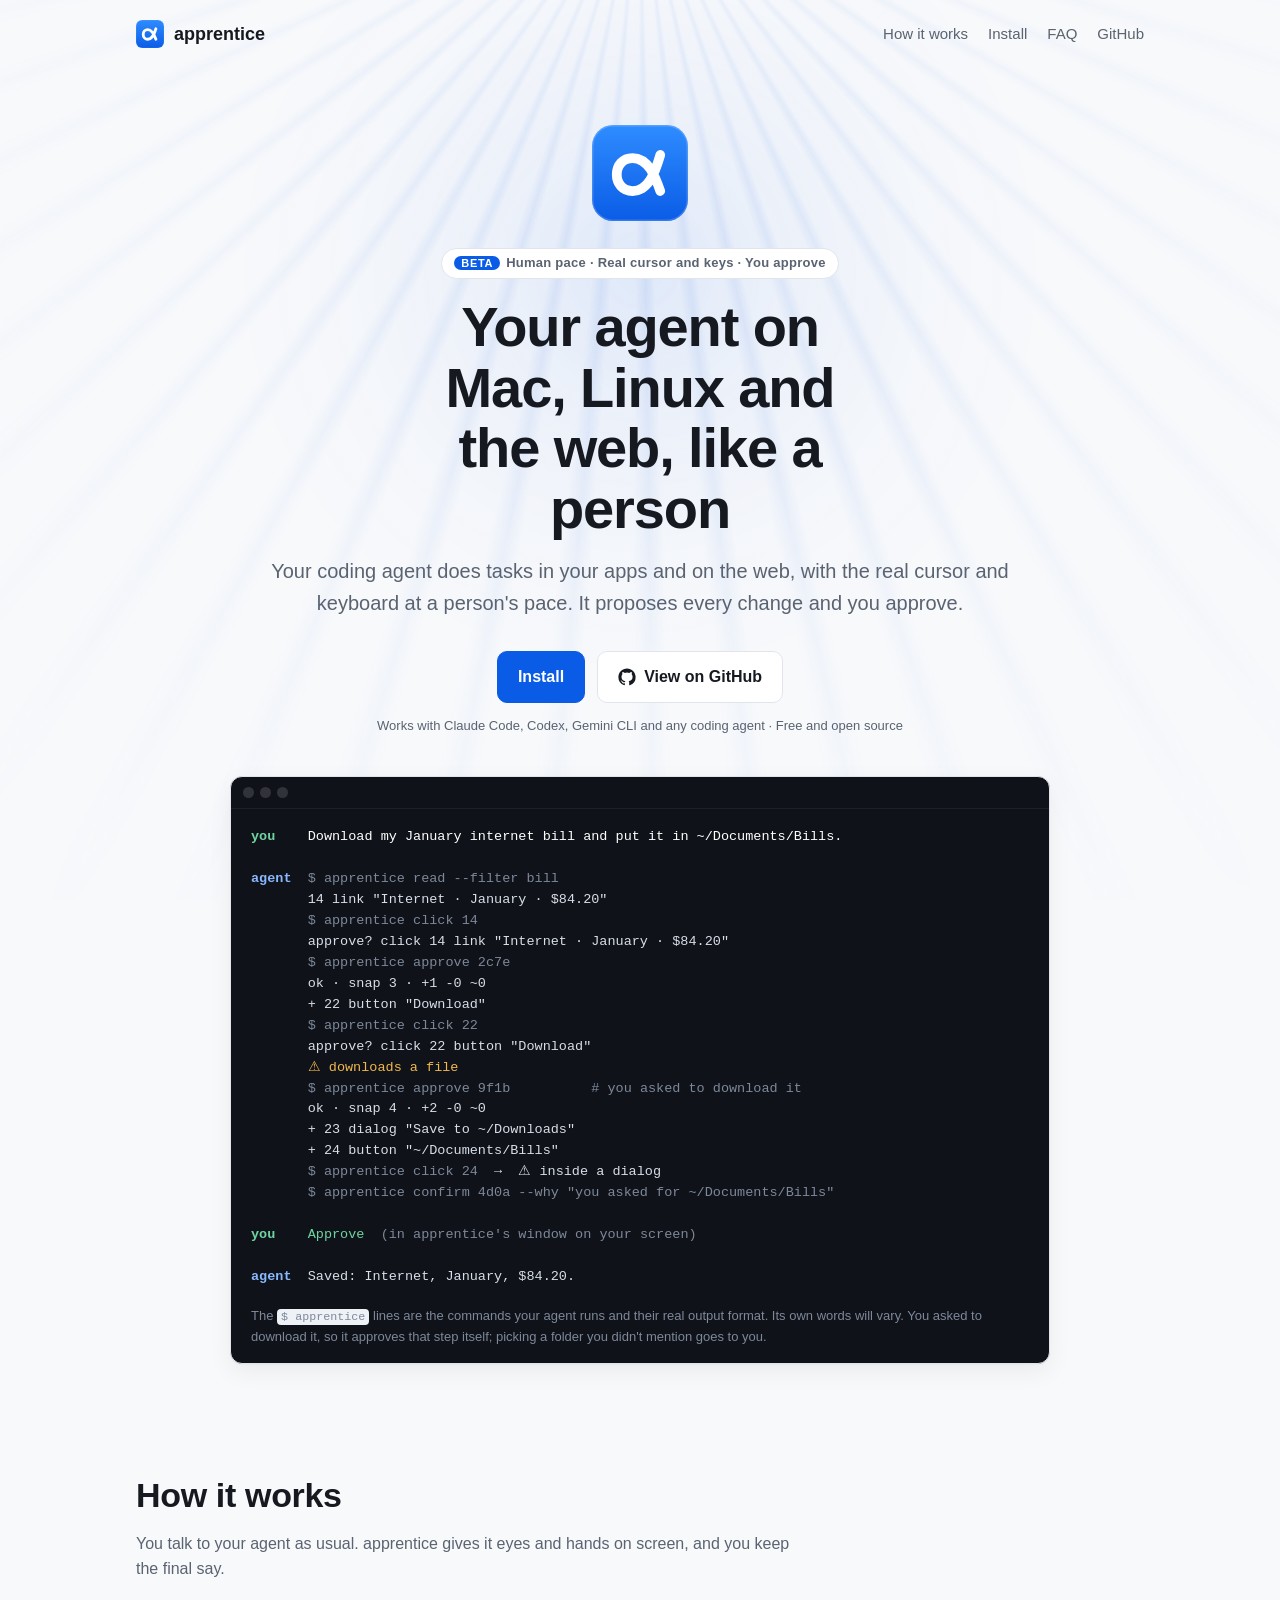
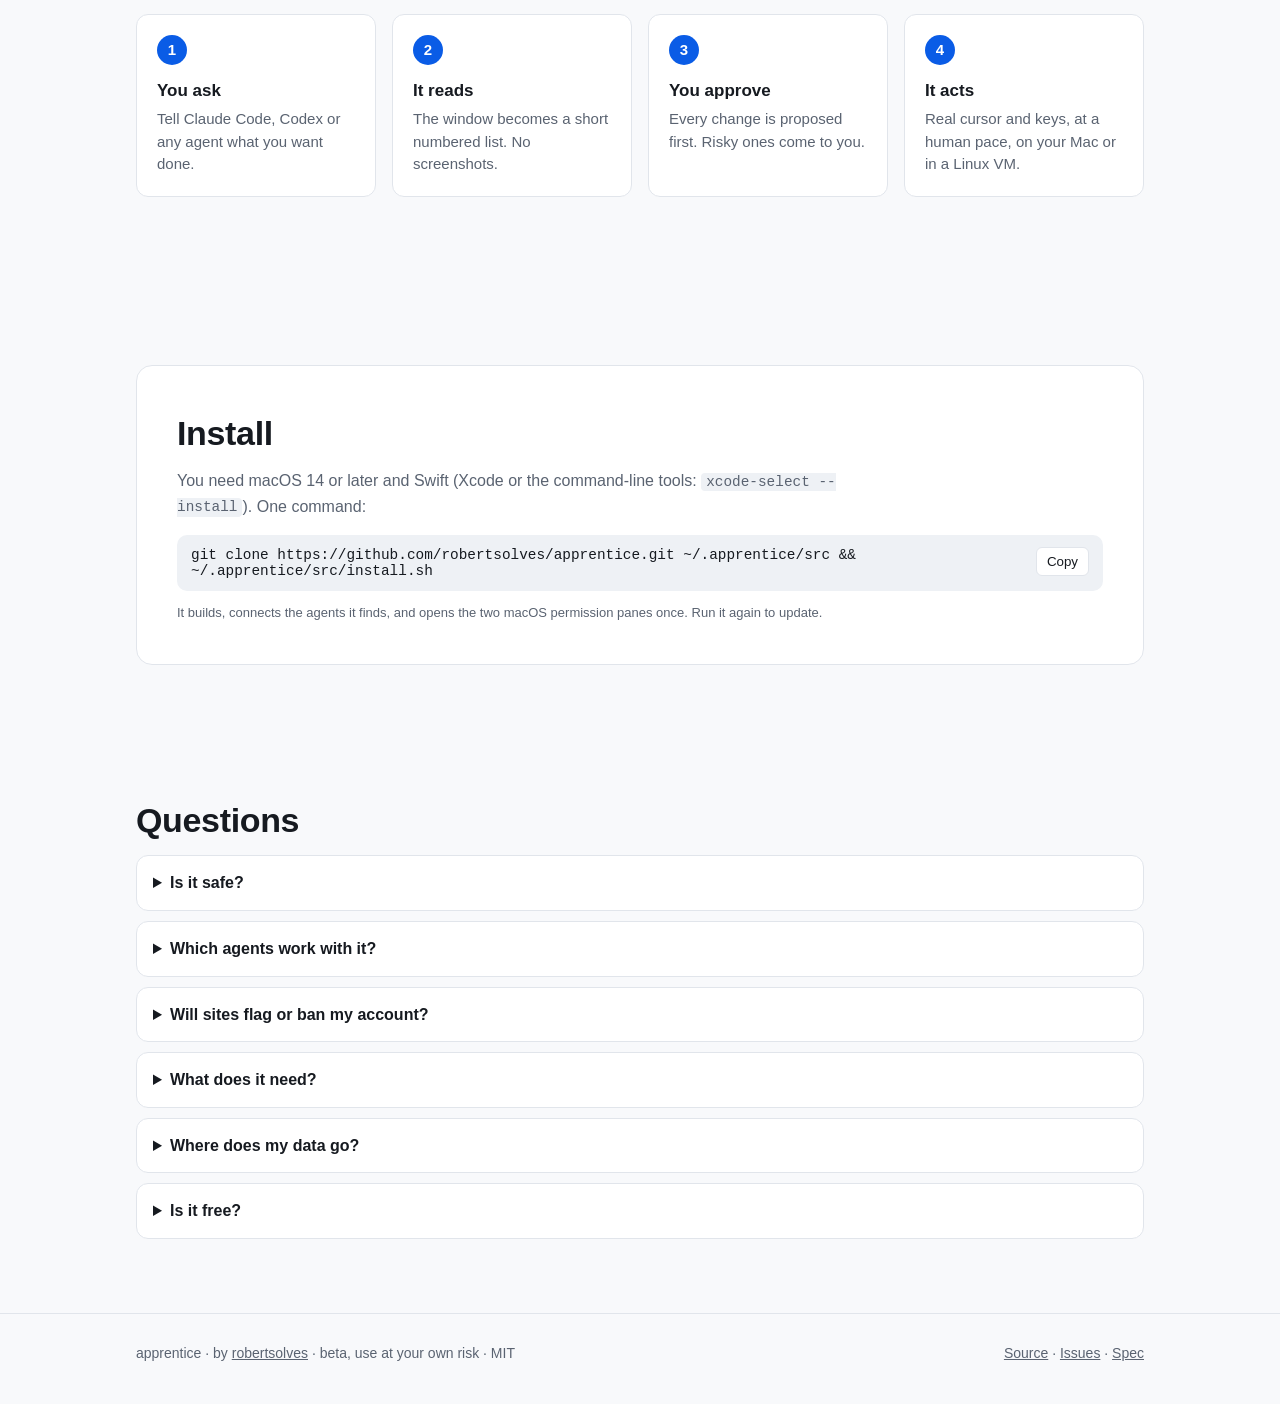
==== commit 314c6957: "Site: essentials only (hero with GitHub, demo, four steps, install, six questions) and a demo slot f" ====
--- a/site/index.html
+++ b/site/index.html
@@ -66,42 +66,26 @@
     },
     {
       "@type": "Question",
-      "name": "Does it take screenshots of my screen?",
-      "acceptedAnswer": {
-        "@type": "Answer",
-        "text": "Not by default. It reads the window as a numbered text list through macOS accessibility, so a step costs tens of tokens instead of an image. Screenshots are used only when a page hides its contents from accessibility."
+      "name": "Will sites flag or ban my account?",
+      "acceptedAnswer": {
+        "@type": "Answer",
+        "text": "It acts at a pace one person could keep by hand, with per-site budgets, cooldowns after a rate limit, and a stop on any challenge. Bulk outreach, mass following, scraping and several accounts on one site are out of scope by design. Some sites forbid automation in their terms, so use it at your own risk."
       }
     },
     {
       "@type": "Question",
-      "name": "Will sites flag or ban my account?",
-      "acceptedAnswer": {
-        "@type": "Answer",
-        "text": "It acts at a pace one person could keep by hand, with per-site budgets, cooldowns after a rate limit, and a stop on any challenge. Bulk outreach, mass following, scraping and several accounts on one site are out of scope by design. Some sites forbid automation in their terms, so use it at your own risk."
+      "name": "What does it need?",
+      "acceptedAnswer": {
+        "@type": "Answer",
+        "text": "macOS 14 or later and Swift (Xcode or the command-line tools: xcode-select --install). You grant Accessibility and Screen Recording once; the installer opens both panes for you. Linux apps and browser sessions can run in a small Debian VM under Tart."
       }
     },
     {
       "@type": "Question",
-      "name": "What does it need?",
-      "acceptedAnswer": {
-        "@type": "Answer",
-        "text": "macOS 14 or later and Swift (Xcode or the command-line tools: xcode-select --install). You grant Accessibility and Screen Recording once; the installer opens both panes for you. Linux apps and browser sessions can run in a small Debian VM under Tart."
-      }
-    },
-    {
-      "@type": "Question",
       "name": "Where does my data go?",
       "acceptedAnswer": {
         "@type": "Answer",
         "text": "It stays on your Mac, in ~/.apprentice, readable only by you. Logs never contain what you type, and password managers, banking and health apps are never logged."
-      }
-    },
-    {
-      "@type": "Question",
-      "name": "How do I update or uninstall it?",
-      "acceptedAnswer": {
-        "@type": "Answer",
-        "text": "It updates itself from GitHub between tasks. apprentice uninstall --yes removes everything it installed; add --all to remove its source folder too."
       }
     },
     {
@@ -322,9 +306,7 @@
     <header class="top">
       <a class="brand" href="./"><img src="assets/icon.svg" alt="">apprentice</a>
       <nav class="links">
-        <a href="#ask" class="hide-sm">What to ask</a>
         <a href="#how" class="hide-sm">How it works</a>
-        <a href="#help" class="hide-sm">Help out</a>
         <a href="#install" class="hide-sm">Install</a>
         <a href="#faq" class="hide-sm">FAQ</a>
         <a href="https://github.com/robertsolves/apprentice">GitHub</a>
@@ -335,12 +317,7 @@
       <img class="logo" src="assets/icon.svg" alt="apprentice icon">
       <div><span class="pill"><span class="beta">Beta</span>Human pace · Real cursor and keys · You approve</span></div>
       <h1>Your agent on Mac, Linux and the web, like a person</h1>
-      <p class="lede">
-        apprentice lets a coding agent or a hosted model use macOS, Linux and the web the way a normal person
-        would, not a bot: the real cursor on a curved path, real keys at a typing rhythm,
-        pauses to look, and rests between bursts. It reads the screen as a short numbered list and proposes
-        every change before it makes it.
-      </p>
+      <p class="lede">Your coding agent does tasks in your apps and on the web, with the real cursor and keyboard at a person's pace. It proposes every change and you approve.</p>
       <div class="cta">
         <a class="btn primary" href="#install">Install</a>
         <a class="btn" href="https://github.com/robertsolves/apprentice">
@@ -348,8 +325,9 @@
           View on GitHub
         </a>
       </div>
-      <p class="fine">Ask Claude, Codex, Gemini, Freebuff, Devin, Grok or any coding agent · No screenshots by default</p>
-
+      <p class="fine">Works with Claude Code, Codex, Gemini CLI and any coding agent · Free and open source</p>
+
+      <!-- Demo slot: replace this figure with the screen-recorded video once it exists (see TODO.md). -->
       <figure class="term" aria-label="Example: asking your agent to do something on screen">
         <div class="bar"><i></i><i></i><i></i></div>
 <pre><span class="u">you</span>    <span class="c">Download my January internet bill and put it in ~/Documents/Bills.</span>
@@ -379,25 +357,6 @@
     </div>
   </div>
 
-  <section id="ask">
-    <div class="wrap">
-      <h2>What you can ask</h2>
-      <p class="sub">Anything you'd do yourself with the mouse and keyboard, one task at a time. Say it to your agent in plain words.</p>
-      <div class="asks">
-        <div class="ask">“Download my January internet bill and put it in ~/Documents/Bills.”</div>
-        <div class="ask">“Forward the invoice from Acme to my accountant.”</div>
-        <div class="ask">“Move my dentist appointment from Tuesday to Thursday.”</div>
-        <div class="ask">“Fill in the passport renewal form with my details from contacts.md.”</div>
-        <div class="ask">“Turn on Do Not Disturb from 10pm until 8am.”</div>
-        <div class="ask">“Post this changelog to the #updates channel in our Discord.”</div>
-        <div class="ask">“Reorder the coffee beans I bought last month.”</div>
-        <div class="ask">“Rename the screenshots in ~/Downloads to YYYY-MM-DD and move them to ~/Pictures/Screenshots.”</div>
-        <div class="ask">“Do the weekly Shopify stock check like last time.”</div>
-        <div class="ask">“In the Linux VM, open the staging site in Chromium and check the login page loads.”</div>
-      </div>
-    </div>
-  </section>
-
   <section id="how">
     <div class="wrap">
       <h2>How it works</h2>
@@ -408,64 +367,6 @@
         <li><h3>You approve</h3><p>Every change is proposed first. Risky ones come to you.</p></li>
         <li><h3>It acts</h3><p>Real cursor and keys, at a human pace, on your Mac or in a Linux VM.</p></li>
       </ol>
-      <div class="feats">
-        <div class="feat"><svg viewBox="0 0 24 24" aria-hidden="true"><path d="M4 6h16M4 12h10M4 18h13"/></svg><div><h3>Text, not pixels</h3><p>A step costs tens of tokens instead of an image.</p></div></div>
-        <div class="feat"><svg viewBox="0 0 24 24" aria-hidden="true"><path d="M5 3l14 8-6 2-3 6z"/></svg><div><h3>Moves like a person</h3><p>Curved paths, a natural typing rhythm and pauses to look.</p></div></div>
-        <div class="feat"><svg viewBox="0 0 24 24" aria-hidden="true"><rect x="6" y="5" width="4" height="14" rx="1"/><rect x="14" y="5" width="4" height="14" rx="1"/></svg><div><h3>Stops when you move</h3><p>Touch the mouse or keyboard and it halts. ctrl+opt+cmd+. is a kill switch.</p></div></div>
-        <div class="feat"><svg viewBox="0 0 24 24" aria-hidden="true"><rect x="7" y="2" width="10" height="20" rx="2"/><path d="M11 18h2"/></svg><div><h3>Answers on your phone</h3><p>Away from your desk? Questions buzz your phone through free ntfy.</p></div></div>
-        <div class="feat"><svg viewBox="0 0 24 24" aria-hidden="true"><path d="M12 3l8 3v6c0 4.5-3.4 8.3-8 9-4.6-.7-8-4.5-8-9V6z"/></svg><div><h3>Plays by site rules</h3><p>Per-site budgets and cooldowns. CAPTCHAs and payments are always yours.</p></div></div>
-        <div class="feat"><svg viewBox="0 0 24 24" aria-hidden="true"><path d="M4 12a8 8 0 0 1 14-5.3M20 12a8 8 0 0 1-14 5.3M18 3v4h-4M6 21v-4h4"/></svg><div><h3>Gets better with use</h3><p>Tasks that worked become rerunnable flows, and it updates itself safely.</p></div></div>
-      </div>
-    </div>
-  </section>
-
-  <section>
-    <div class="wrap">
-      <h2>Built for one person</h2>
-      <p class="sub">
-        apprentice is for a solo owner running a handful of tools and accounts at a pace they could keep up by hand.
-        It's meant to bring the care of a bigger team, not more volume. Bulk outreach, mass following,
-        scraping at volume and running several accounts on one site are out of scope on purpose.
-      </p>
-    </div>
-  </section>
-
-  <section id="help">
-    <div class="wrap">
-      <h2>It's in beta. Help us make it better</h2>
-      <p class="sub">
-        apprentice works today, but it's early and it will trip over some apps and sites. Every report and fix
-        makes the next run smoother for everyone, so we're asking anyone who tries it to pitch in.
-      </p>
-      <p class="sub" id="risk">
-        <strong>Use it at your own risk.</strong> apprentice drives your Mac with the real cursor and keyboard, it can
-        make mistakes, and some sites forbid automation in their terms. You are responsible for what it does on your
-        accounts, and it comes with no warranty. Playbooks are shared with everyone, so never put anything personal
-        in one: apprentice refuses to commit or offer a playbook that looks like it holds a name, handle, email,
-        number or private link.
-      </p>
-      <div class="grid">
-        <div class="card"><h3>Report what breaks</h3><p>Open an <a href="https://github.com/robertsolves/apprentice/issues">issue</a>, or ask your agent to run <code>apprentice bug</code> and it writes the report for you.</p></div>
-        <div class="card"><h3>Teach it an app or site</h3><p>Playbooks in <code>playbooks/</code> tell agents how an app works. <code>apprentice learn</code> drafts one from a run that went well.</p></div>
-        <div class="card"><h3>Send a fix</h3><p>Fix it in your local clone, then <code>apprentice pr</code> offers it upstream. See <a href="https://github.com/robertsolves/apprentice/blob/main/CONTRIBUTING.md">CONTRIBUTING.md</a>.</p></div>
-      </div>
-    </div>
-  </section>
-
-  <section id="faq" class="faq">
-    <div class="wrap">
-      <h2>Questions</h2>
-      <p class="sub">Short answers to what people ask first.</p>
-      <details open><summary>What is apprentice?</summary><p>apprentice is a free, open-source macOS command-line tool that lets a coding agent such as Claude Code, Codex or Gemini CLI use apps and websites on your Mac, in a Linux VM and on the web. It reads the screen as a numbered text list, uses the real cursor and keyboard at a human pace, and proposes every change for approval.</p></details>
-      <details><summary>Is it safe?</summary><p>Every change is proposed first and nothing happens until it is approved. Risky steps you didn&#x27;t ask for (sending, deleting, spending) come to you in a small window, or to the chat or your phone when you&#x27;re away. Passwords, payments and CAPTCHAs only you can approve. Touching the mouse or keyboard stops it, and ctrl+opt+cmd+. is a kill switch.</p></details>
-      <details><summary>Can I answer apprentice from my phone?</summary><p>Yes. Ask your agent to set up your phone. It runs <code>apprentice phone</code>, which picks a private, random <a href="https://ntfy.sh">ntfy</a> topic and gives you a link to tap: on Android it subscribes the ntfy app in one tap, and on iPhone it opens the topic so you can subscribe. While you're away (for example, driving your Mac's Claude Code session from the Claude app), questions and approvals come to the chat and your phone buzzes. Only the question text is sent, never a screenshot, and questions about password and banking apps say only that a question is waiting.</p></details>
-      <details><summary>Which agents work with it?</summary><p>Any coding agent that can run shell commands or call MCP tools: Claude Code, Codex, Gemini CLI, opencode, Kilo, Cursor, Freebuff and others. The installer connects the ones it finds. It can also run its own loop against a hosted OpenAI-compatible API.</p></details>
-      <details><summary>Does it take screenshots of my screen?</summary><p>Not by default. It reads the window as a numbered text list through macOS accessibility, so a step costs tens of tokens instead of an image. Screenshots are used only when a page hides its contents from accessibility.</p></details>
-      <details><summary>Will sites flag or ban my account?</summary><p>It acts at a pace one person could keep by hand, with per-site budgets, cooldowns after a rate limit, and a stop on any challenge. Bulk outreach, mass following, scraping and several accounts on one site are out of scope by design. Some sites forbid automation in their terms, so use it at your own risk.</p></details>
-      <details><summary>What does it need?</summary><p>macOS 14 or later and Swift (Xcode or the command-line tools: xcode-select --install). You grant Accessibility and Screen Recording once; the installer opens both panes for you. Linux apps and browser sessions can run in a small Debian VM under Tart.</p></details>
-      <details><summary>Where does my data go?</summary><p>It stays on your Mac, in ~/.apprentice, readable only by you. Logs never contain what you type, and password managers, banking and health apps are never logged.</p></details>
-      <details><summary>How do I update or uninstall it?</summary><p>It updates itself from GitHub between tasks. apprentice uninstall --yes removes everything it installed; add --all to remove its source folder too.</p></details>
-      <details><summary>Is it free?</summary><p>Yes. It&#x27;s open source under the MIT licence.</p></details>
     </div>
   </section>
 
@@ -473,21 +374,28 @@
     <div class="wrap">
       <div class="panel">
         <h2>Install</h2>
-        <p class="sub" style="margin-bottom:0">You need macOS 14 or later and Swift (Xcode or the command-line tools: <code>xcode-select --install</code>). One command installs it, and running it again updates:</p>
+        <p class="sub" style="margin-bottom:0">You need macOS 14 or later and Swift (Xcode or the command-line tools: <code>xcode-select --install</code>). One command:</p>
         <div class="cmd"><code id="cmd">git clone https://github.com/robertsolves/apprentice.git ~/.apprentice/src &amp;&amp; ~/.apprentice/src/install.sh</code><button class="copy" type="button" data-copy="cmd">Copy</button></div>
-        <ol>
-          <li>It builds a release binary, runs its self-test and installs it to <code>~/.local/bin/apprentice</code>, signed so your permissions survive rebuilds.</li>
-          <li>It connects every AI agent it finds on your Mac, so you can just ask it to do things on screen.</li>
-          <li>It opens System Settings at <strong>Accessibility</strong> and <strong>Screen Recording</strong> once, so you can grant both to <code>~/.local/bin/apprentice</code>.</li>
-        </ol>
-        <a class="btn primary" href="https://github.com/robertsolves/apprentice#readme">Read the full README</a>
+        <p class="fine" style="margin:0">It builds, connects the agents it finds, and opens the two macOS permission panes once. Run it again to update.</p>
       </div>
     </div>
   </section>
 
+  <section id="faq" class="faq">
+    <div class="wrap">
+      <h2>Questions</h2>
+      <details><summary>Is it safe?</summary><p>Every change is proposed first and nothing happens until it is approved. Risky steps you didn&#x27;t ask for (sending, deleting, spending) come to you in a small window, or to the chat or your phone when you&#x27;re away. Passwords, payments and CAPTCHAs only you can approve. Touching the mouse or keyboard stops it, and ctrl+opt+cmd+. is a kill switch.</p></details>
+      <details><summary>Which agents work with it?</summary><p>Any coding agent that can run shell commands or call MCP tools: Claude Code, Codex, Gemini CLI, opencode, Kilo, Cursor, Freebuff and others. The installer connects the ones it finds. It can also run its own loop against a hosted OpenAI-compatible API.</p></details>
+      <details><summary>Will sites flag or ban my account?</summary><p>It acts at a pace one person could keep by hand, with per-site budgets, cooldowns after a rate limit, and a stop on any challenge. Bulk outreach, mass following, scraping and several accounts on one site are out of scope by design. Some sites forbid automation in their terms, so use it at your own risk.</p></details>
+      <details><summary>What does it need?</summary><p>macOS 14 or later and Swift (Xcode or the command-line tools: xcode-select --install). You grant Accessibility and Screen Recording once; the installer opens both panes for you. Linux apps and browser sessions can run in a small Debian VM under Tart.</p></details>
+      <details><summary>Where does my data go?</summary><p>It stays on your Mac, in ~/.apprentice, readable only by you. Logs never contain what you type, and password managers, banking and health apps are never logged.</p></details>
+      <details><summary>Is it free?</summary><p>Yes. It&#x27;s open source under the MIT licence.</p></details>
+    </div>
+  </section>
+
   <footer>
     <div class="wrap">
-      <span>apprentice · by <a href="https://github.com/robertsolves">robertsolves</a> · beta, <a href="#risk">use at your own risk</a></span>
+      <span>apprentice · by <a href="https://github.com/robertsolves">robertsolves</a> · beta, use at your own risk · MIT</span>
       <span>
         <a href="https://github.com/robertsolves/apprentice">Source</a> ·
         <a href="https://github.com/robertsolves/apprentice/issues">Issues</a> ·
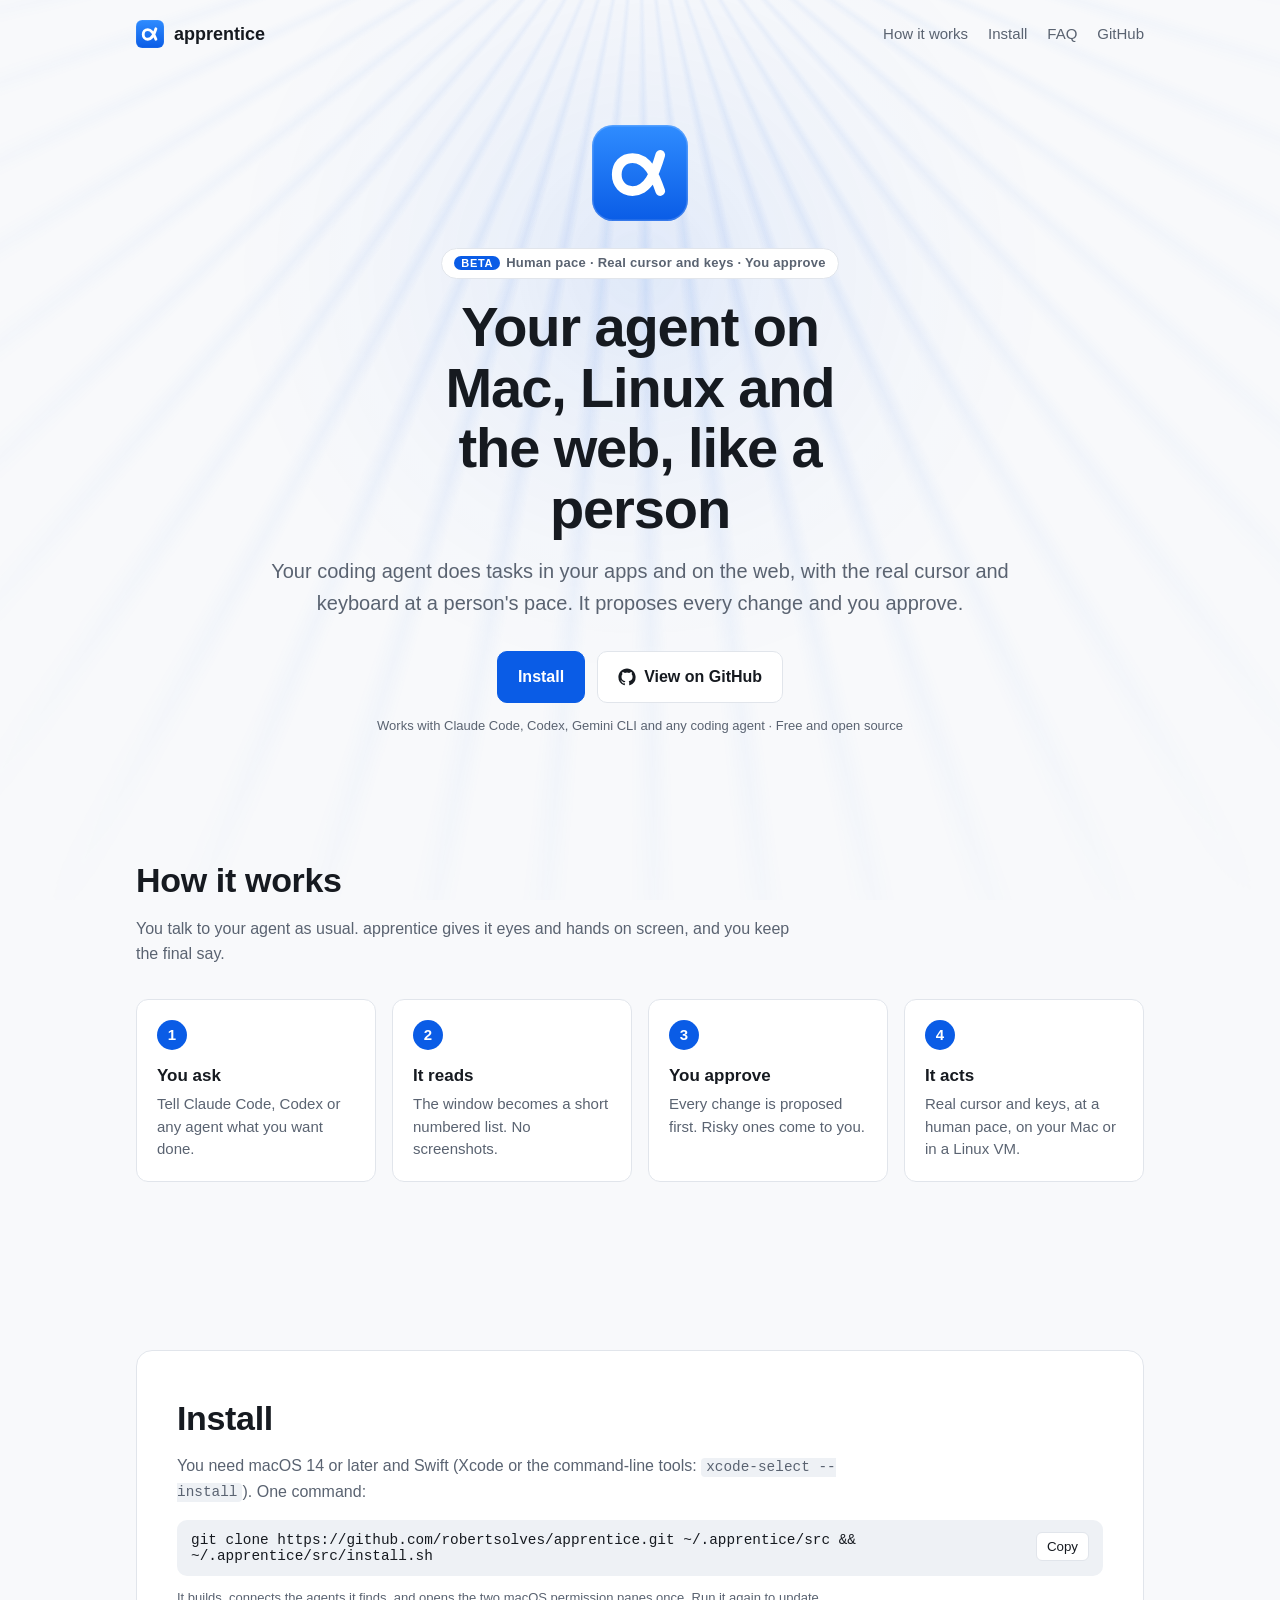
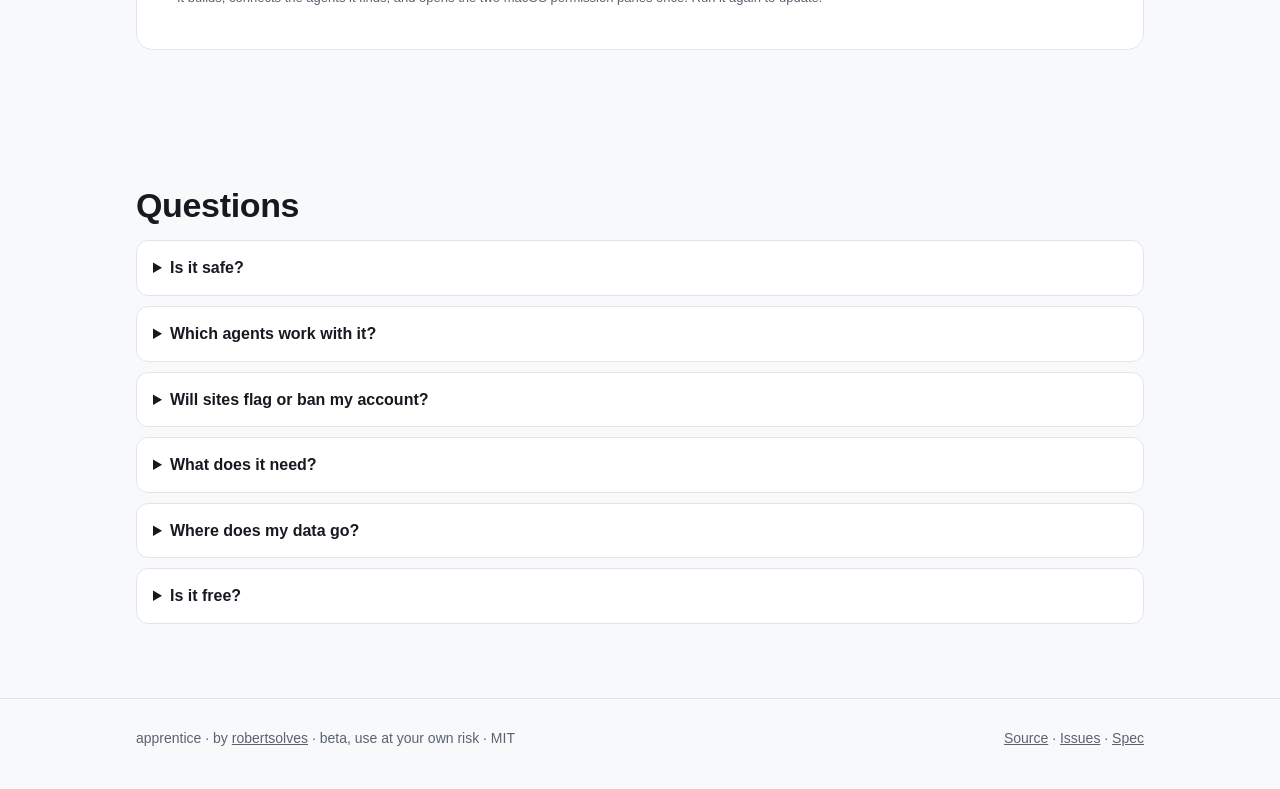
==== commit 817549c9: "Site: drop the terminal example; the demo video will take its place Co-Authored-By: Claude Opus 5.5 " ====
--- a/site/index.html
+++ b/site/index.html
@@ -110,11 +110,6 @@
       --muted: #5a6371;
       --border: #e1e5eb;
       --code-bg: #eef1f5;
-      --term-bg: #0f1218;
-      --term-text: #d8dee8;
-      --term-dim: #7d8899;
-      --term-warn: #f2b84b;
-      --term-ok: #6fd3a0;
       --shadow: 0 1px 2px rgb(0 0 0 / .04), 0 8px 24px rgb(0 0 0 / .06);
       --ray: rgb(10 92 230 / .09);
       --glow: rgb(10 92 230 / .10);
@@ -129,7 +124,6 @@
         --muted: #9aa6b8;
         --border: #262c37;
         --code-bg: #1f2530;
-        --term-bg: #0a0d12;
         --shadow: 0 1px 2px rgb(0 0 0 / .3), 0 8px 24px rgb(0 0 0 / .35);
       --ray: rgb(90 162 255 / .11);
       --glow: rgb(90 162 255 / .12);
@@ -144,7 +138,6 @@
       --muted: #9aa6b8;
       --border: #262c37;
       --code-bg: #1f2530;
-      --term-bg: #0a0d12;
       --shadow: 0 1px 2px rgb(0 0 0 / .3), 0 8px 24px rgb(0 0 0 / .35);
       --ray: rgb(90 162 255 / .11);
       --glow: rgb(90 162 255 / .12);
@@ -216,24 +209,6 @@
       color: var(--accent-ink); background: var(--accent); border-radius: 999px;
       padding: 1px 7px; margin-right: 6px; font-size: 11px; letter-spacing: .06em; text-transform: uppercase;
     }
-
-    .term {
-      margin: 40px auto 0; max-width: 820px; text-align: left;
-      border-radius: 12px; overflow: hidden;
-      background: var(--term-bg); color: var(--term-text);
-      box-shadow: var(--shadow); border: 1px solid var(--border);
-    }
-    .term .bar { display: flex; gap: 6px; padding: 10px 12px; border-bottom: 1px solid rgb(255 255 255 / .06); }
-    .term .bar i { width: 11px; height: 11px; border-radius: 50%; background: rgb(255 255 255 / .14); }
-    .term pre { margin: 0; padding: 18px 20px; overflow-x: auto; font-size: 13.5px; line-height: 1.55; }
-    .term .p { color: var(--term-dim); }
-    .term .c { color: #ffffff; }
-    .term .d { color: var(--term-dim); }
-    .term .w { color: var(--term-warn); }
-    .term .k { color: var(--term-ok); }
-    .term .u { color: var(--term-ok); font-weight: 600; }
-    .term .a { color: #8ab8ff; font-weight: 600; }
-    .term figcaption { padding: 0 20px 16px; font-size: 13px; color: var(--term-dim); font-family: inherit; }
 
     section { padding: 64px 0; }
     h2 { font-size: clamp(26px, 3.5vw, 34px); letter-spacing: -0.01em; margin: 0 0 8px; }
@@ -296,8 +271,7 @@
     @media (max-width: 560px) {
       nav.links a.hide-sm { display: none; }
       .btn { width: 100%; justify-content: center; }
-      .term pre { font-size: 12px; white-space: pre-wrap; }
-    }
+      }
   </style>
 </head>
 <body>
@@ -327,33 +301,7 @@
       </div>
       <p class="fine">Works with Claude Code, Codex, Gemini CLI and any coding agent · Free and open source</p>
 
-      <!-- Demo slot: replace this figure with the screen-recorded video once it exists (see TODO.md). -->
-      <figure class="term" aria-label="Example: asking your agent to do something on screen">
-        <div class="bar"><i></i><i></i><i></i></div>
-<pre><span class="u">you</span>    <span class="c">Download my January internet bill and put it in ~/Documents/Bills.</span>
-
-<span class="a">agent</span>  <span class="d">$ apprentice read --filter bill</span>
-       14 link "Internet · January · $84.20"
-       <span class="d">$ apprentice click 14</span>
-       approve? click 14 link "Internet · January · $84.20"
-       <span class="d">$ apprentice approve 2c7e</span>
-       ok · snap 3 · +1 -0 ~0
-       + 22 button "Download"
-       <span class="d">$ apprentice click 22</span>
-       approve? click 22 button "Download"
-       <span class="w">⚠ downloads a file</span>
-       <span class="d">$ apprentice approve 9f1b</span>          <span class="d"># you asked to download it</span>
-       ok · snap 4 · +2 -0 ~0
-       + 23 dialog "Save to ~/Downloads"
-       + 24 button "~/Documents/Bills"
-       <span class="d">$ apprentice click 24</span>  →  ⚠ inside a dialog
-       <span class="d">$ apprentice confirm 4d0a --why "you asked for ~/Documents/Bills"</span>
-
-<span class="u">you</span>    <span class="k">Approve</span>  <span class="d">(in apprentice's window on your screen)</span>
-
-<span class="a">agent</span>  Saved: Internet, January, $84.20.</pre>
-        <figcaption>The <code>$ apprentice</code> lines are the commands your agent runs and their real output format. Its own words will vary. You asked to download it, so it approves that step itself; picking a folder you didn't mention goes to you.</figcaption>
-      </figure>
+      <!-- Demo video goes here, below the buttons (see TODO.md). -->
     </div>
   </div>
 
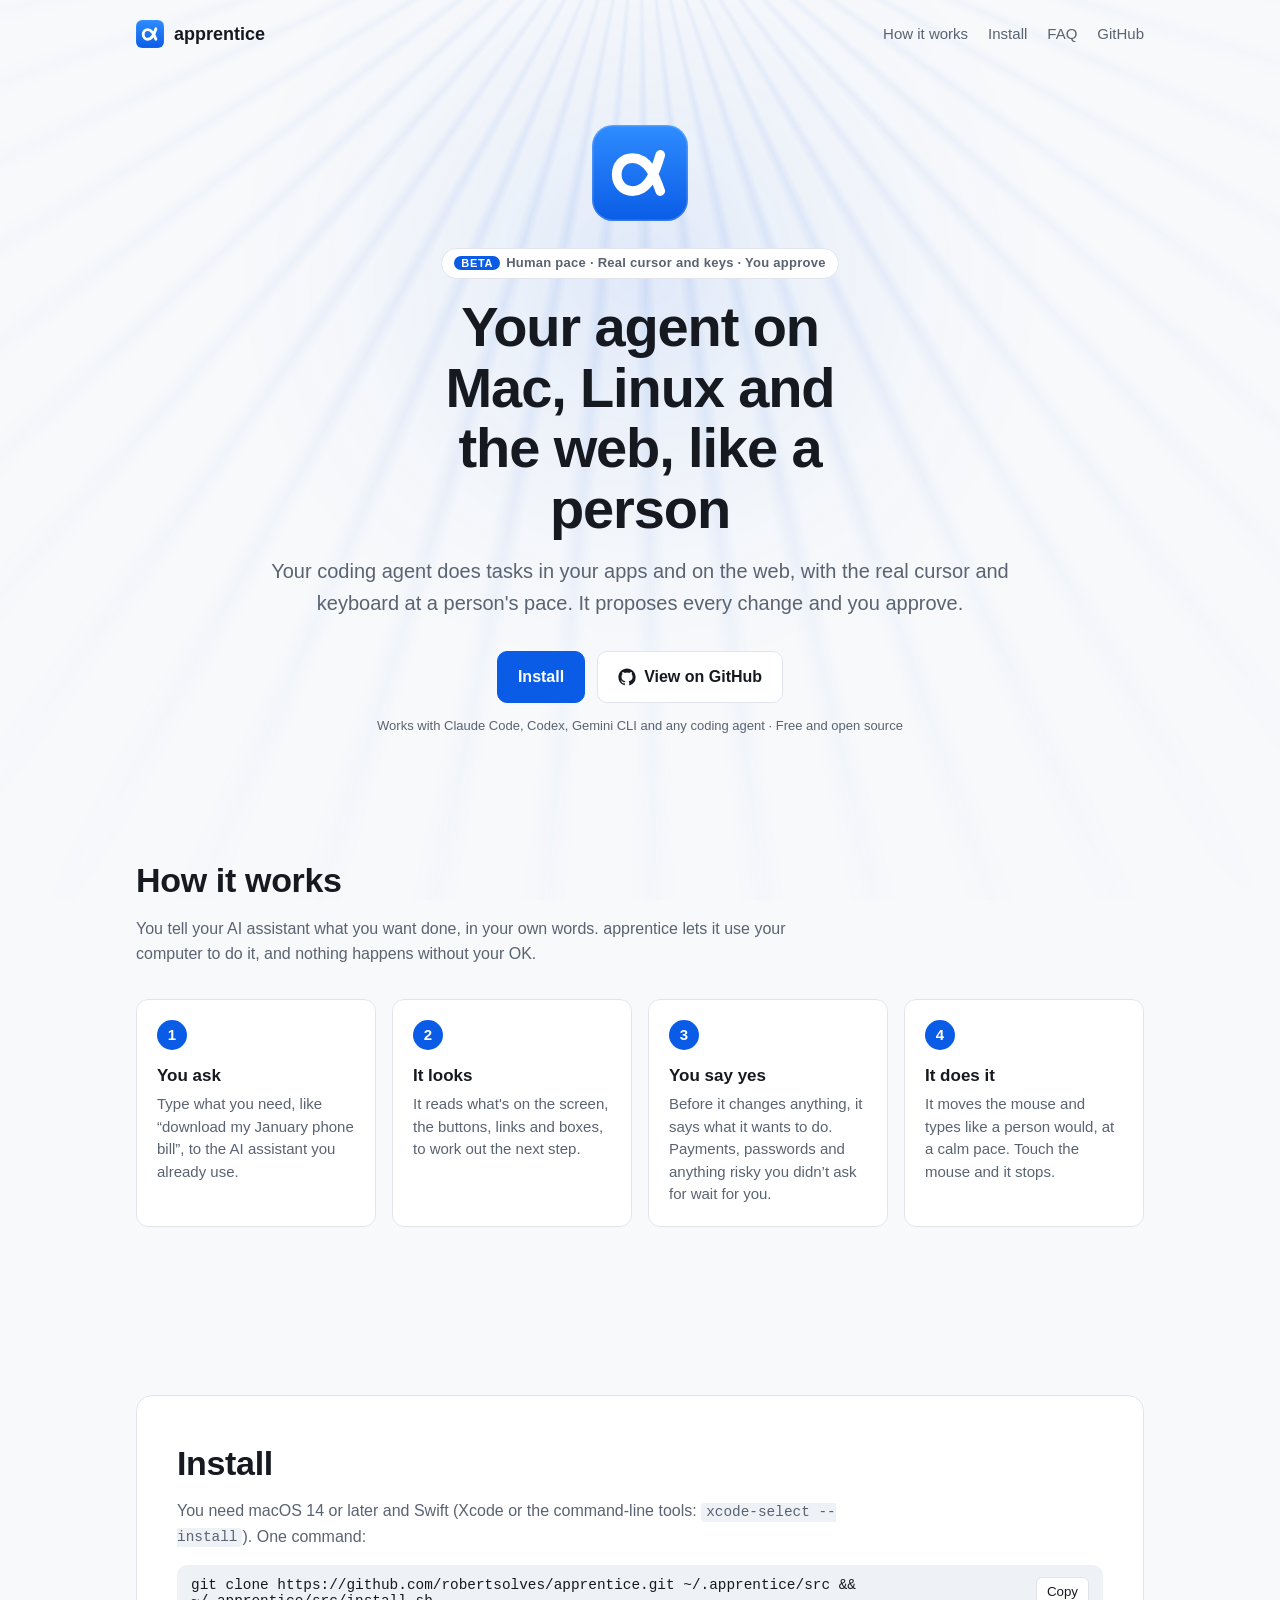
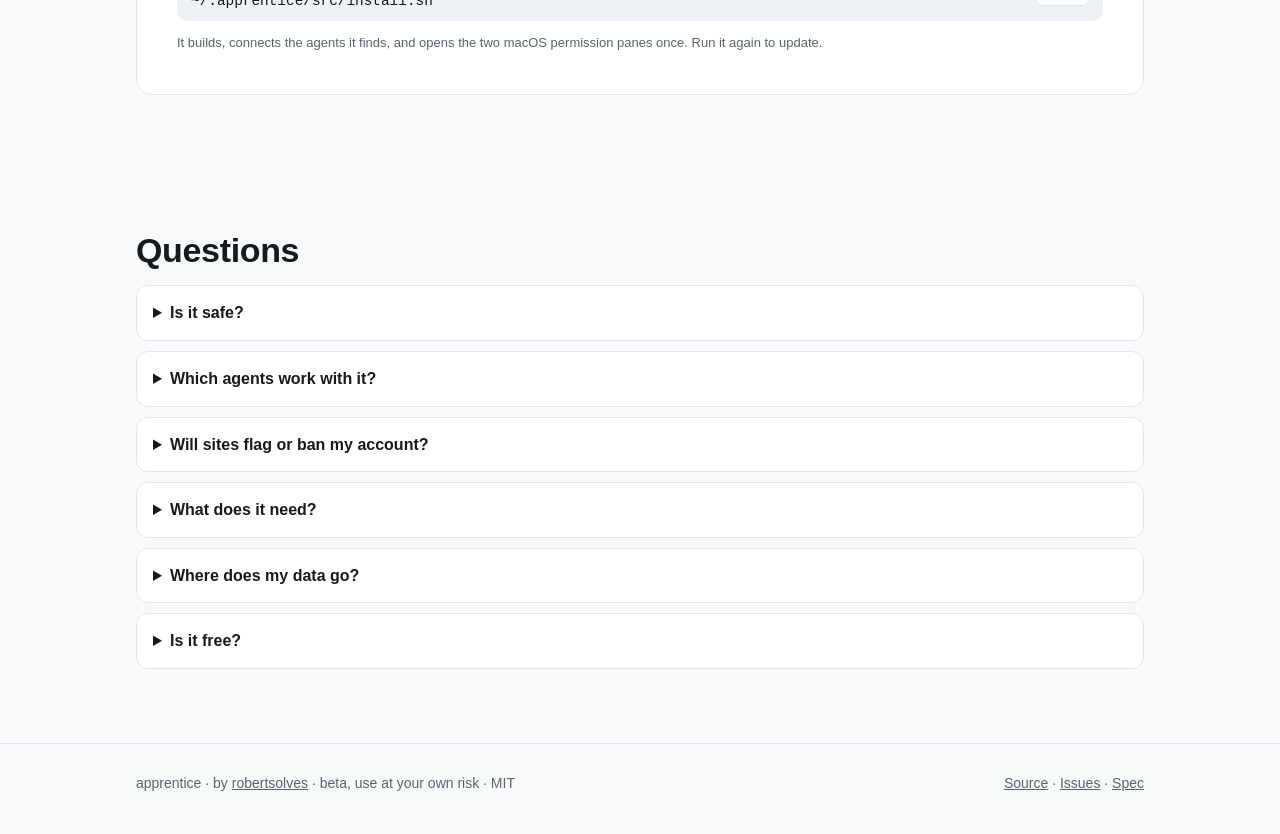
==== commit 93ff40f7: "Site: How it works in plain words for someone who is not technical Co-Authored-By: Claude Opus 5.5 <" ====
--- a/site/index.html
+++ b/site/index.html
@@ -308,12 +308,12 @@
   <section id="how">
     <div class="wrap">
       <h2>How it works</h2>
-      <p class="sub">You talk to your agent as usual. apprentice gives it eyes and hands on screen, and you keep the final say.</p>
+      <p class="sub">You tell your AI assistant what you want done, in your own words. apprentice lets it use your computer to do it, and nothing happens without your OK.</p>
       <ol class="steps">
-        <li><h3>You ask</h3><p>Tell Claude Code, Codex or any agent what you want done.</p></li>
-        <li><h3>It reads</h3><p>The window becomes a short numbered list. No screenshots.</p></li>
-        <li><h3>You approve</h3><p>Every change is proposed first. Risky ones come to you.</p></li>
-        <li><h3>It acts</h3><p>Real cursor and keys, at a human pace, on your Mac or in a Linux VM.</p></li>
+        <li><h3>You ask</h3><p>Type what you need, like “download my January phone bill”, to the AI assistant you already use.</p></li>
+        <li><h3>It looks</h3><p>It reads what's on the screen, the buttons, links and boxes, to work out the next step.</p></li>
+        <li><h3>You say yes</h3><p>Before it changes anything, it says what it wants to do. Payments, passwords and anything risky you didn’t ask for wait for you.</p></li>
+        <li><h3>It does it</h3><p>It moves the mouse and types like a person would, at a calm pace. Touch the mouse and it stops.</p></li>
       </ol>
     </div>
   </section>
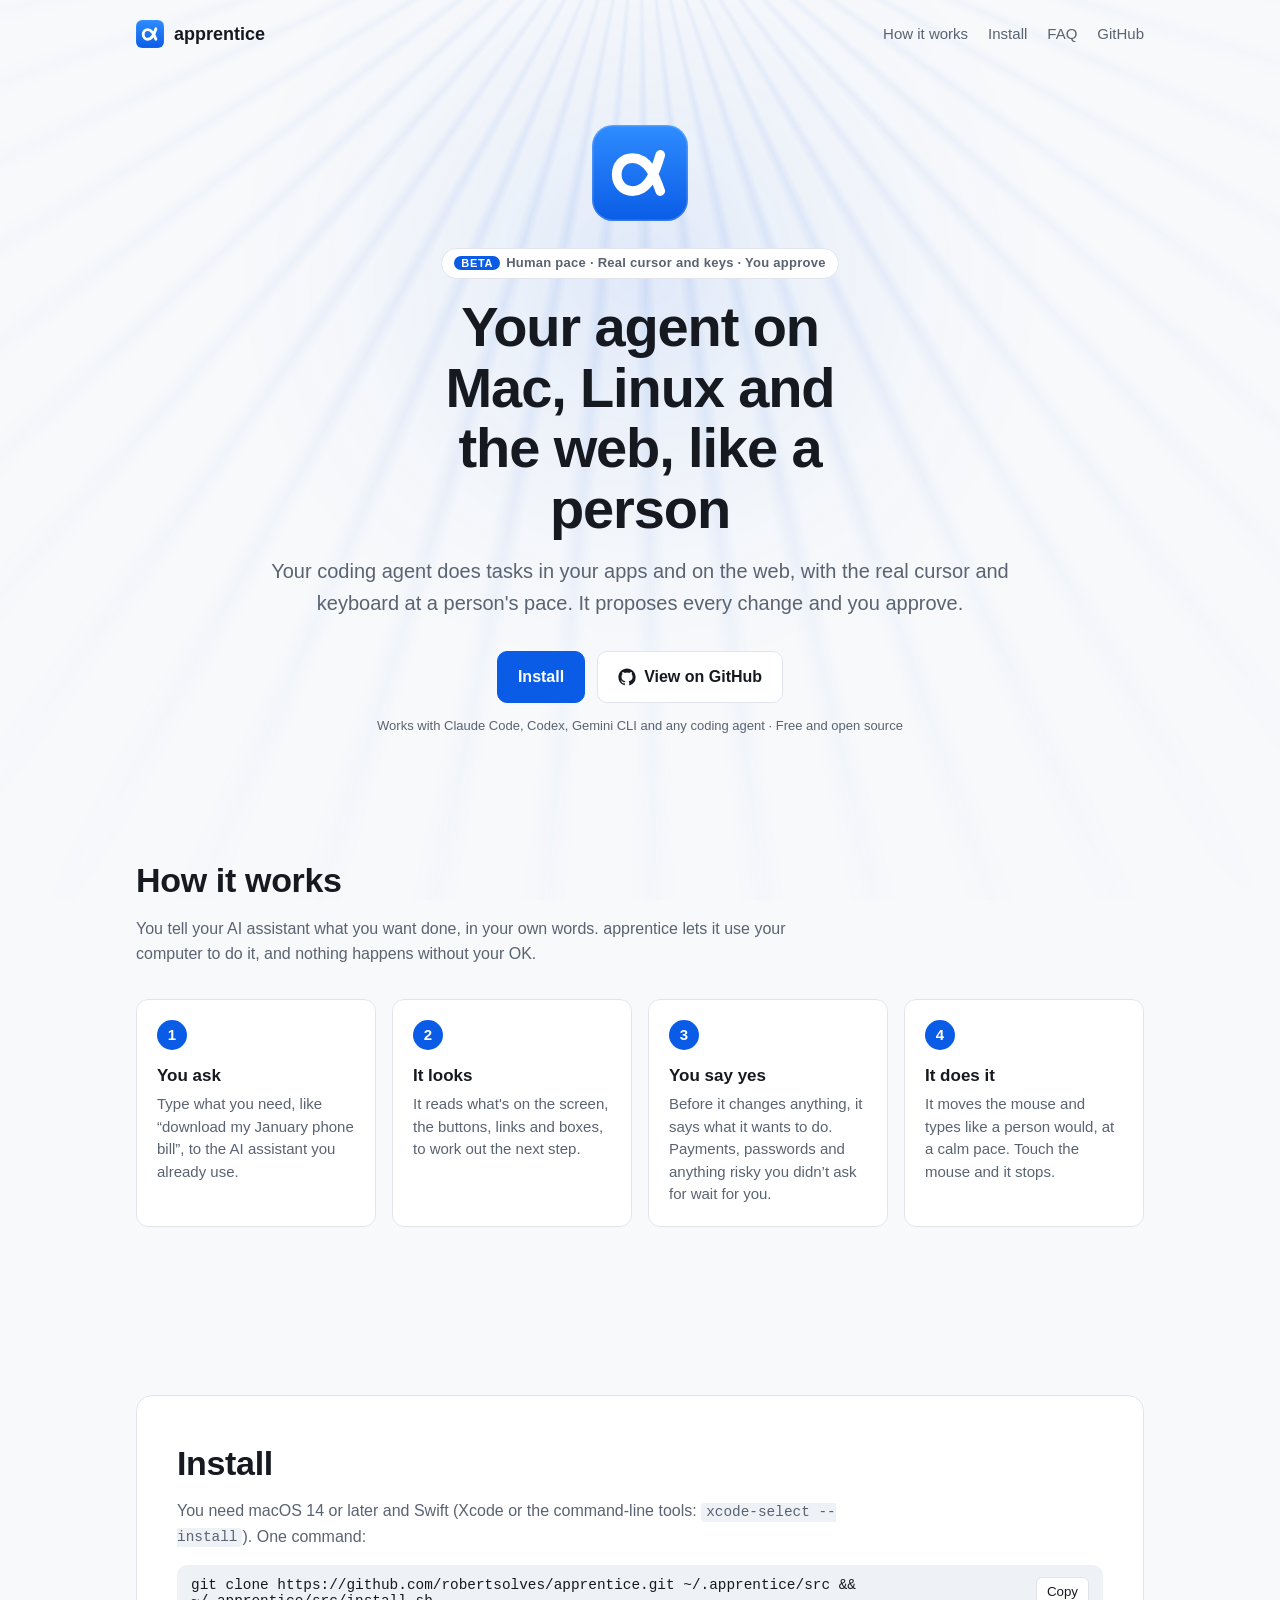
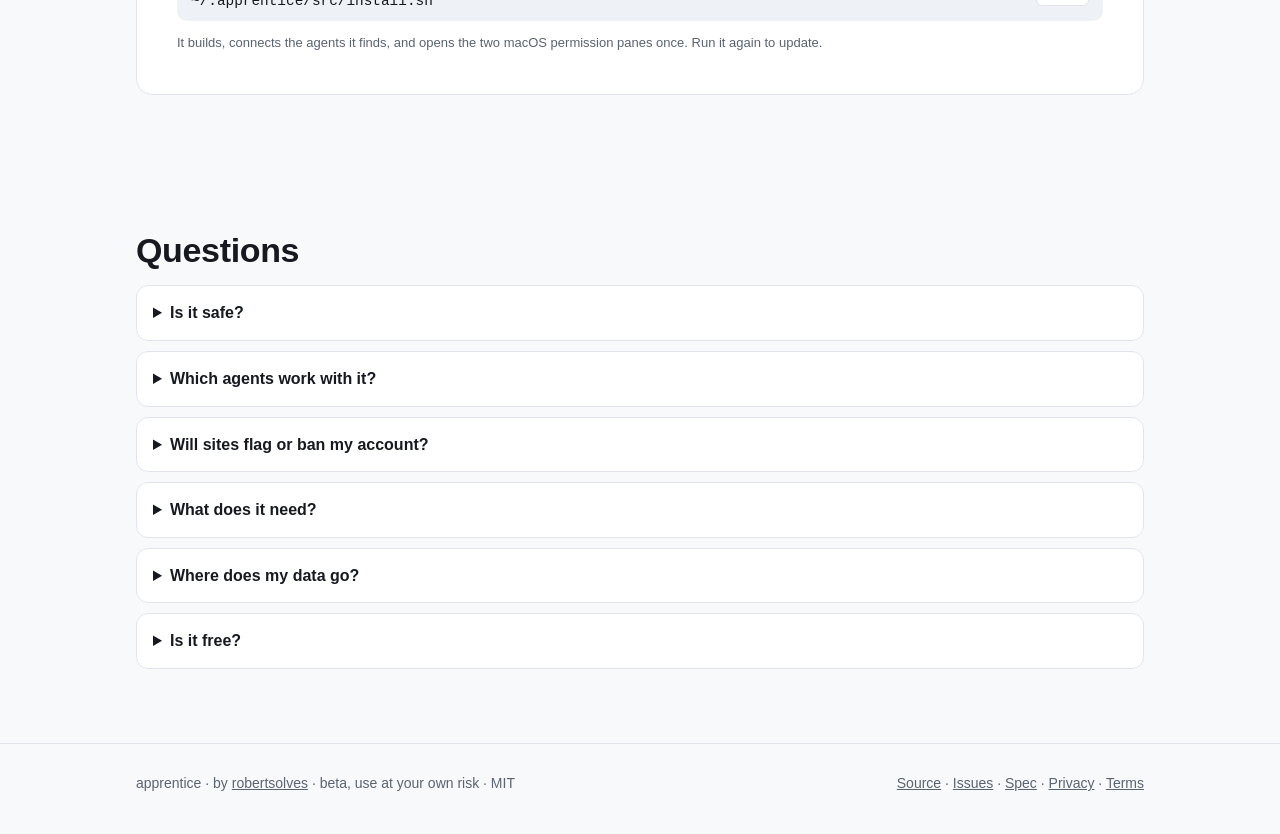
==== commit 4e890694: "Sign in through the apprentice OAuth App, and add the privacy and terms pages A GitHub App's token r" ====
--- a/site/index.html
+++ b/site/index.html
@@ -347,7 +347,9 @@
       <span>
         <a href="https://github.com/robertsolves/apprentice">Source</a> ·
         <a href="https://github.com/robertsolves/apprentice/issues">Issues</a> ·
-        <a href="https://github.com/robertsolves/apprentice/blob/main/SPEC.md">Spec</a>
+        <a href="https://github.com/robertsolves/apprentice/blob/main/SPEC.md">Spec</a> ·
+        <a href="privacy.html">Privacy</a> ·
+        <a href="terms.html">Terms</a>
       </span>
     </div>
   </footer>
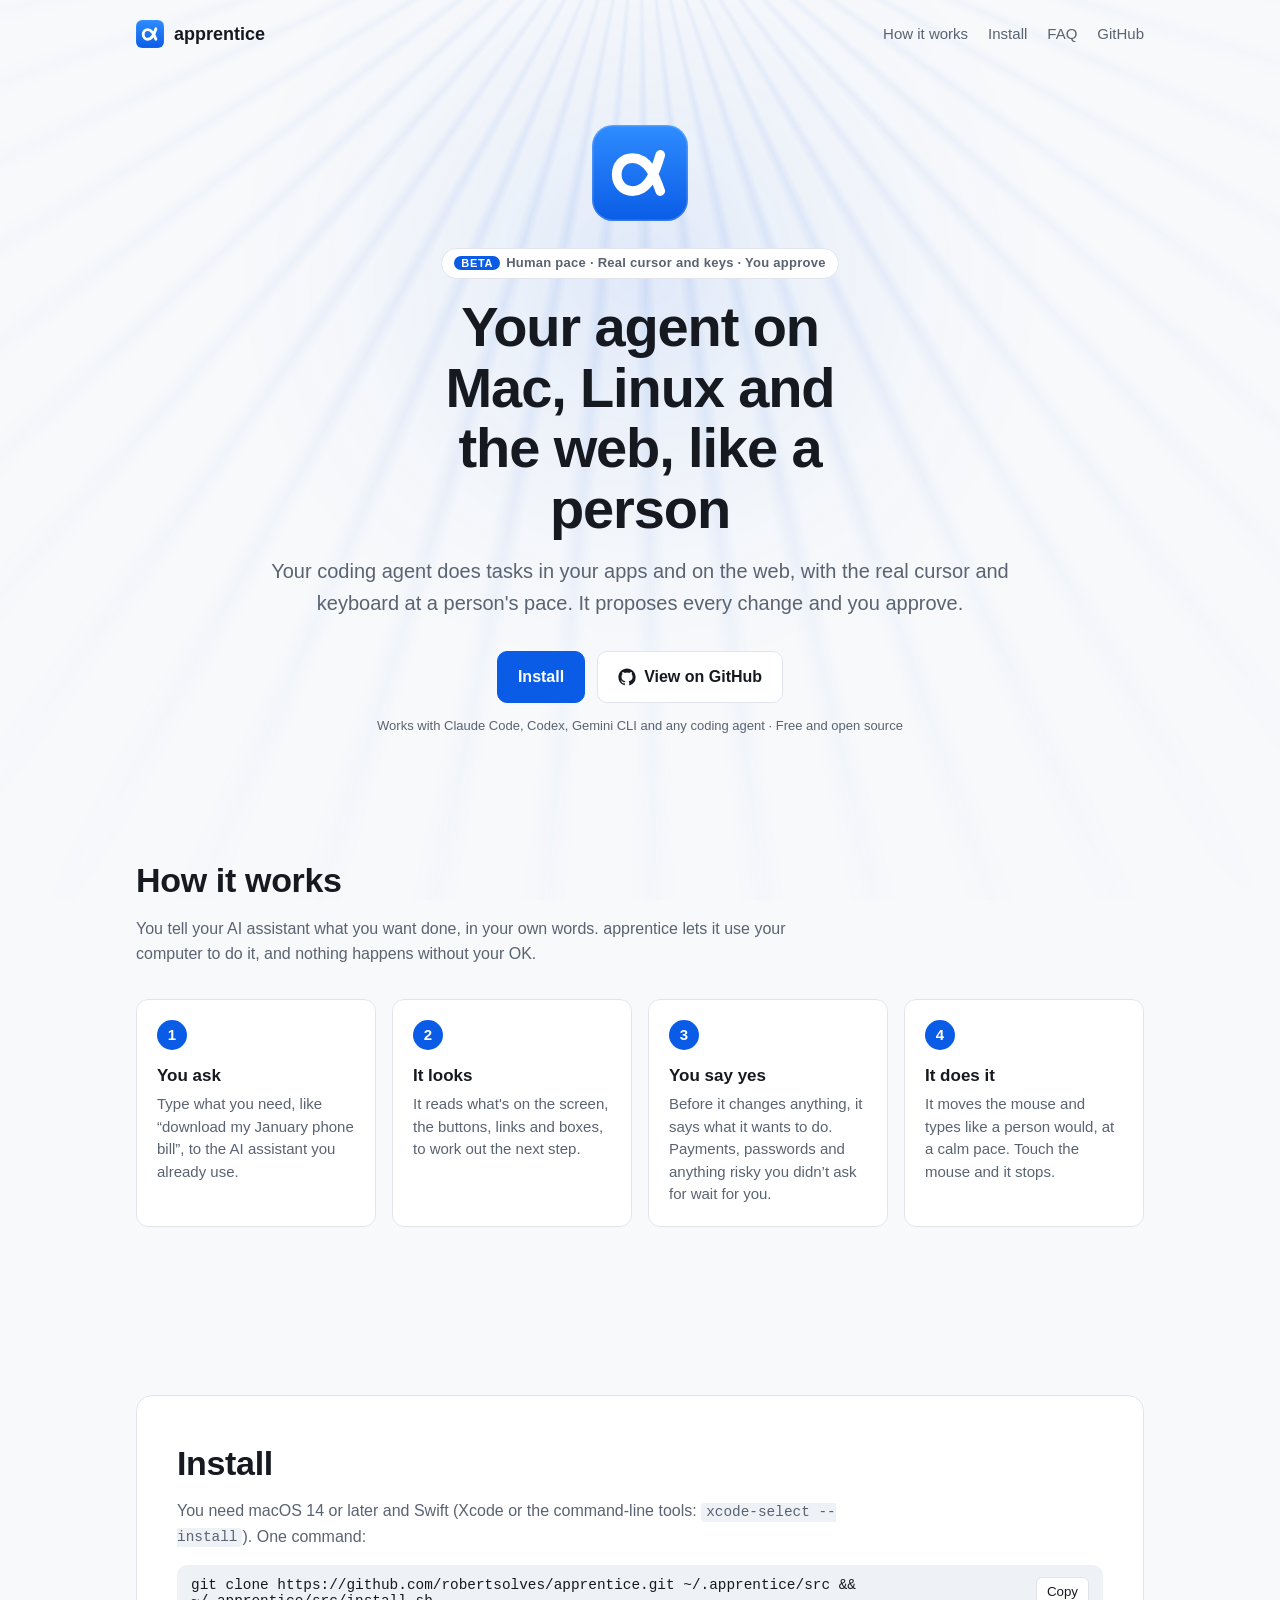
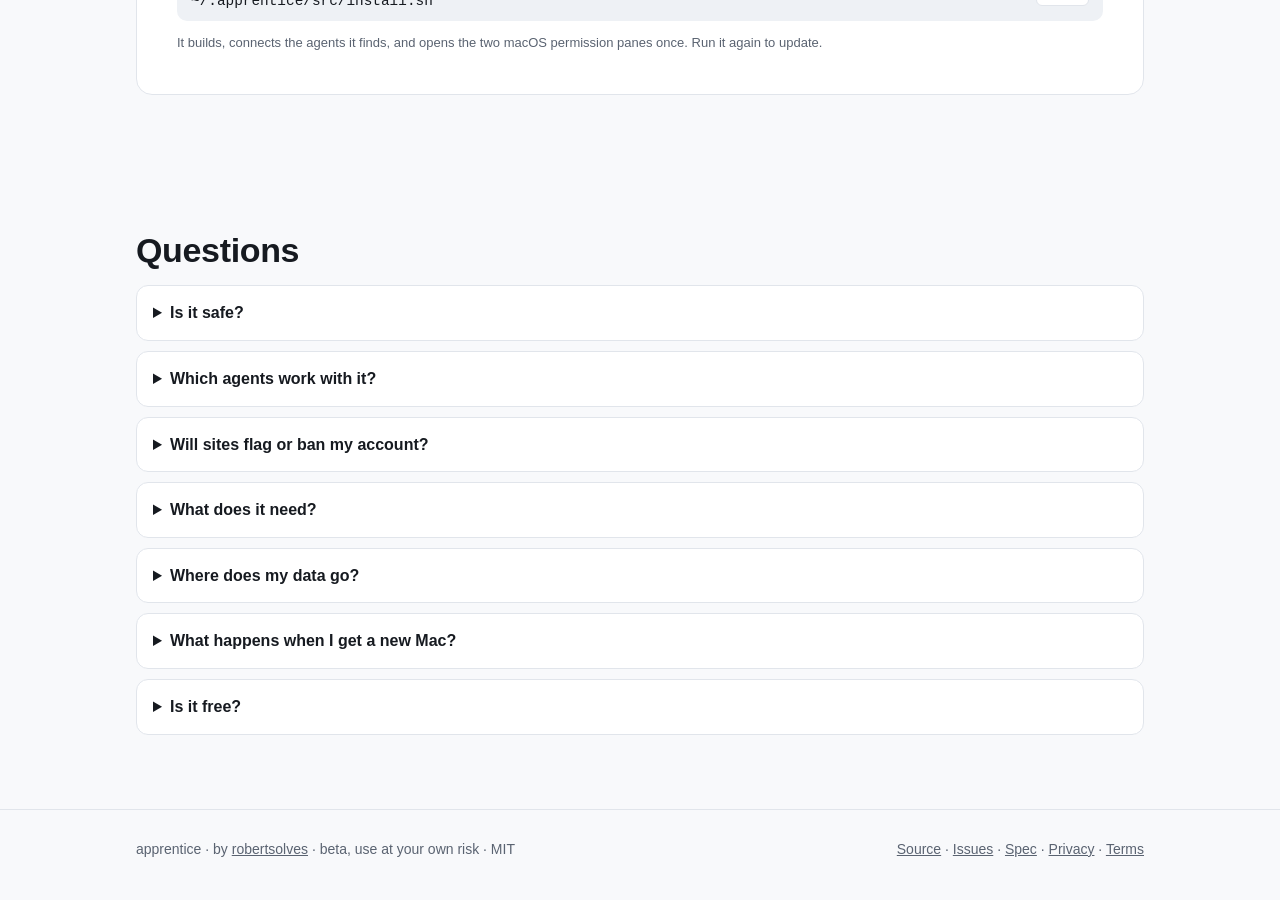
==== commit 106416ae: "Site: your settings follow you to a new Mac through your own private repos "Where does my data go?" " ====
--- a/site/index.html
+++ b/site/index.html
@@ -85,7 +85,15 @@
       "name": "Where does my data go?",
       "acceptedAnswer": {
         "@type": "Answer",
-        "text": "It stays on your Mac, in ~/.apprentice, readable only by you. Logs never contain what you type, and password managers, banking and health apps are never logged."
+        "text": "On your Mac, in ~/.apprentice, readable only by you, and, if you sign in with GitHub, in your own private repositories so it follows you to another Mac. Nothing goes to us. Logs never contain what you type, password managers, banking and health apps are never logged, and keys, tokens and screenshots never leave your Mac. See the privacy page."
+      }
+    },
+    {
+      "@type": "Question",
+      "name": "What happens when I get a new Mac?",
+      "acceptedAnswer": {
+        "@type": "Answer",
+        "text": "Install apprentice and sign in with GitHub: one code and one click. Your settings, preferences, how you like things written, the skills it learned and your project folders come back from your own private repositories."
       }
     },
     {
@@ -336,7 +344,8 @@
       <details><summary>Which agents work with it?</summary><p>Any coding agent that can run shell commands or call MCP tools: Claude Code, Codex, Gemini CLI, opencode, Kilo, Cursor, Freebuff and others. The installer connects the ones it finds. It can also run its own loop against a hosted OpenAI-compatible API.</p></details>
       <details><summary>Will sites flag or ban my account?</summary><p>It acts at a pace one person could keep by hand, with per-site budgets, cooldowns after a rate limit, and a stop on any challenge. Bulk outreach, mass following, scraping and several accounts on one site are out of scope by design. Some sites forbid automation in their terms, so use it at your own risk.</p></details>
       <details><summary>What does it need?</summary><p>macOS 14 or later and Swift (Xcode or the command-line tools: xcode-select --install). You grant Accessibility and Screen Recording once; the installer opens both panes for you. Linux apps and browser sessions can run in a small Debian VM under Tart.</p></details>
-      <details><summary>Where does my data go?</summary><p>It stays on your Mac, in ~/.apprentice, readable only by you. Logs never contain what you type, and password managers, banking and health apps are never logged.</p></details>
+      <details><summary>Where does my data go?</summary><p>On your Mac, in ~/.apprentice, readable only by you, and, if you sign in with GitHub, in your own private repositories so it follows you to another Mac. Nothing goes to us. Logs never contain what you type, password managers, banking and health apps are never logged, and keys, tokens and screenshots never leave your Mac. See the <a href="privacy.html">privacy page</a>.</p></details>
+      <details><summary>What happens when I get a new Mac?</summary><p>Install apprentice and sign in with GitHub: one code and one click. Your settings, preferences, how you like things written, the skills it learned and your project folders come back from your own private repositories.</p></details>
       <details><summary>Is it free?</summary><p>Yes. It&#x27;s open source under the MIT licence.</p></details>
     </div>
   </section>
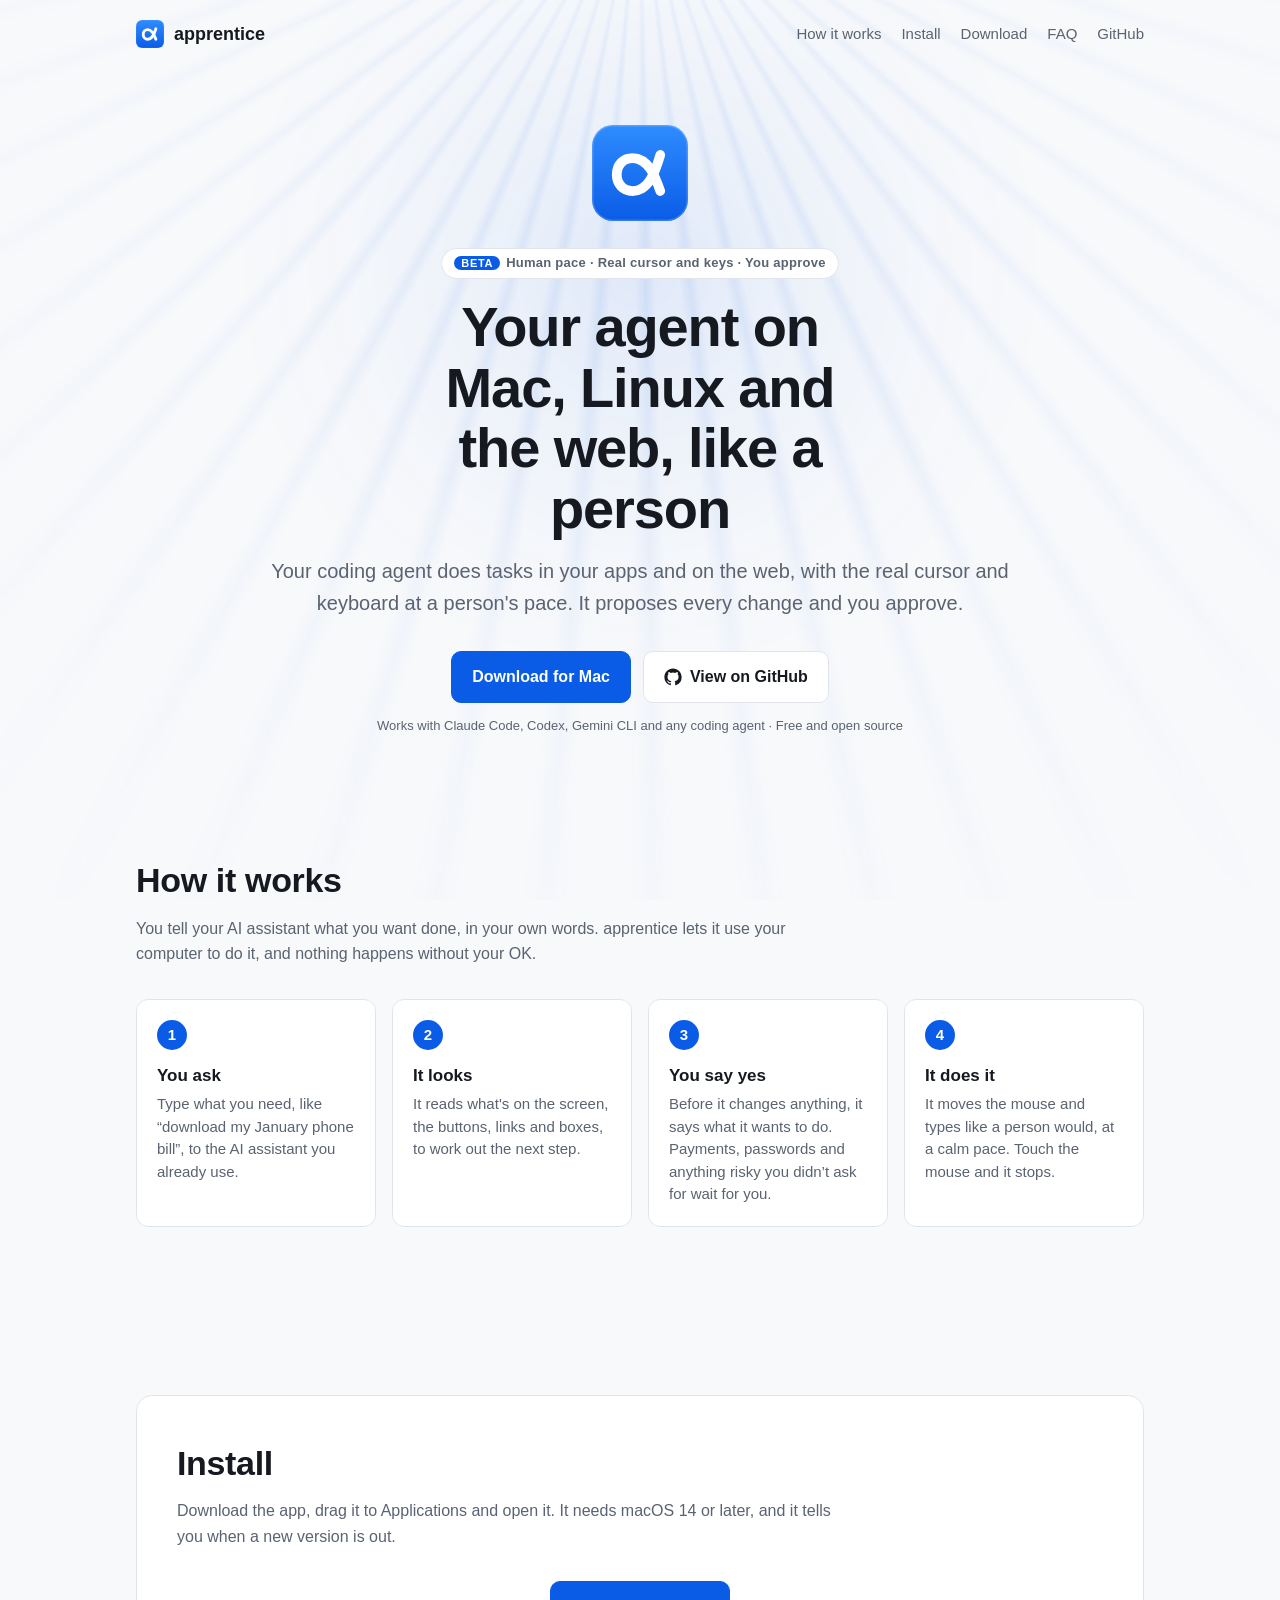
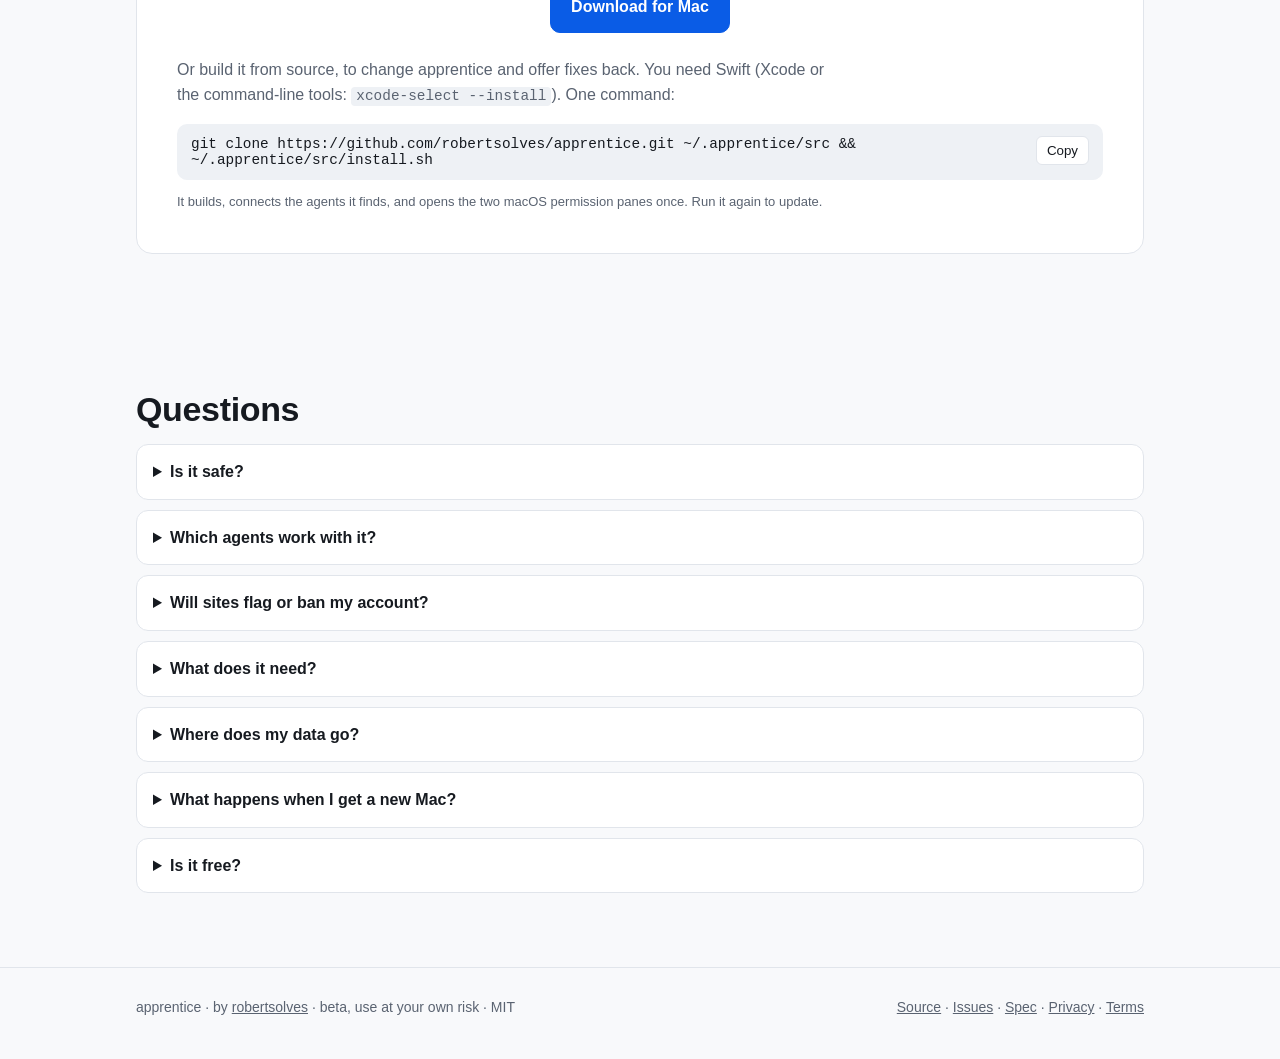
==== commit ea85cfce: "Download for Mac on the site; install.sh installs the latest release, or --version X.Y.Z / --main Th" ====
--- a/site/index.html
+++ b/site/index.html
@@ -290,6 +290,7 @@
       <nav class="links">
         <a href="#how" class="hide-sm">How it works</a>
         <a href="#install" class="hide-sm">Install</a>
+        <a href="https://github.com/robertsolves/apprentice/releases/latest/download/apprentice-macos.dmg" class="hide-sm">Download</a>
         <a href="#faq" class="hide-sm">FAQ</a>
         <a href="https://github.com/robertsolves/apprentice">GitHub</a>
       </nav>
@@ -301,7 +302,7 @@
       <h1>Your agent on Mac, Linux and the web, like a person</h1>
       <p class="lede">Your coding agent does tasks in your apps and on the web, with the real cursor and keyboard at a person's pace. It proposes every change and you approve.</p>
       <div class="cta">
-        <a class="btn primary" href="#install">Install</a>
+        <a class="btn primary" href="https://github.com/robertsolves/apprentice/releases/latest/download/apprentice-macos.dmg" download>Download for Mac</a>
         <a class="btn" href="https://github.com/robertsolves/apprentice">
           <svg viewBox="0 0 24 24" aria-hidden="true"><path d="M12 .5C5.65.5.5 5.65.5 12a11.5 11.5 0 0 0 7.86 10.92c.58.1.79-.25.79-.56v-2c-3.2.7-3.87-1.37-3.87-1.37-.52-1.33-1.28-1.69-1.28-1.69-1.05-.71.08-.7.08-.7 1.16.08 1.77 1.19 1.77 1.19 1.03 1.77 2.7 1.26 3.36.96.1-.75.4-1.26.73-1.55-2.55-.29-5.24-1.28-5.24-5.69 0-1.26.45-2.29 1.19-3.09-.12-.29-.52-1.46.11-3.05 0 0 .97-.31 3.17 1.18a11 11 0 0 1 5.77 0c2.2-1.49 3.17-1.18 3.17-1.18.63 1.59.23 2.76.11 3.05.74.8 1.19 1.83 1.19 3.09 0 4.42-2.69 5.39-5.26 5.68.41.36.78 1.06.78 2.14v3.17c0 .31.21.67.8.56A11.5 11.5 0 0 0 23.5 12C23.5 5.65 18.35.5 12 .5z"/></svg>
           View on GitHub
@@ -330,7 +331,9 @@
     <div class="wrap">
       <div class="panel">
         <h2>Install</h2>
-        <p class="sub" style="margin-bottom:0">You need macOS 14 or later and Swift (Xcode or the command-line tools: <code>xcode-select --install</code>). One command:</p>
+        <p class="sub">Download the app, drag it to Applications and open it. It needs macOS 14 or later, and it tells you when a new version is out.</p>
+        <div class="cta" style="margin-bottom:24px"><a class="btn primary" href="https://github.com/robertsolves/apprentice/releases/latest/download/apprentice-macos.dmg" download>Download for Mac</a></div>
+        <p class="sub" style="margin-bottom:0">Or build it from source, to change apprentice and offer fixes back. You need Swift (Xcode or the command-line tools: <code>xcode-select --install</code>). One command:</p>
         <div class="cmd"><code id="cmd">git clone https://github.com/robertsolves/apprentice.git ~/.apprentice/src &amp;&amp; ~/.apprentice/src/install.sh</code><button class="copy" type="button" data-copy="cmd">Copy</button></div>
         <p class="fine" style="margin:0">It builds, connects the agents it finds, and opens the two macOS permission panes once. Run it again to update.</p>
       </div>
